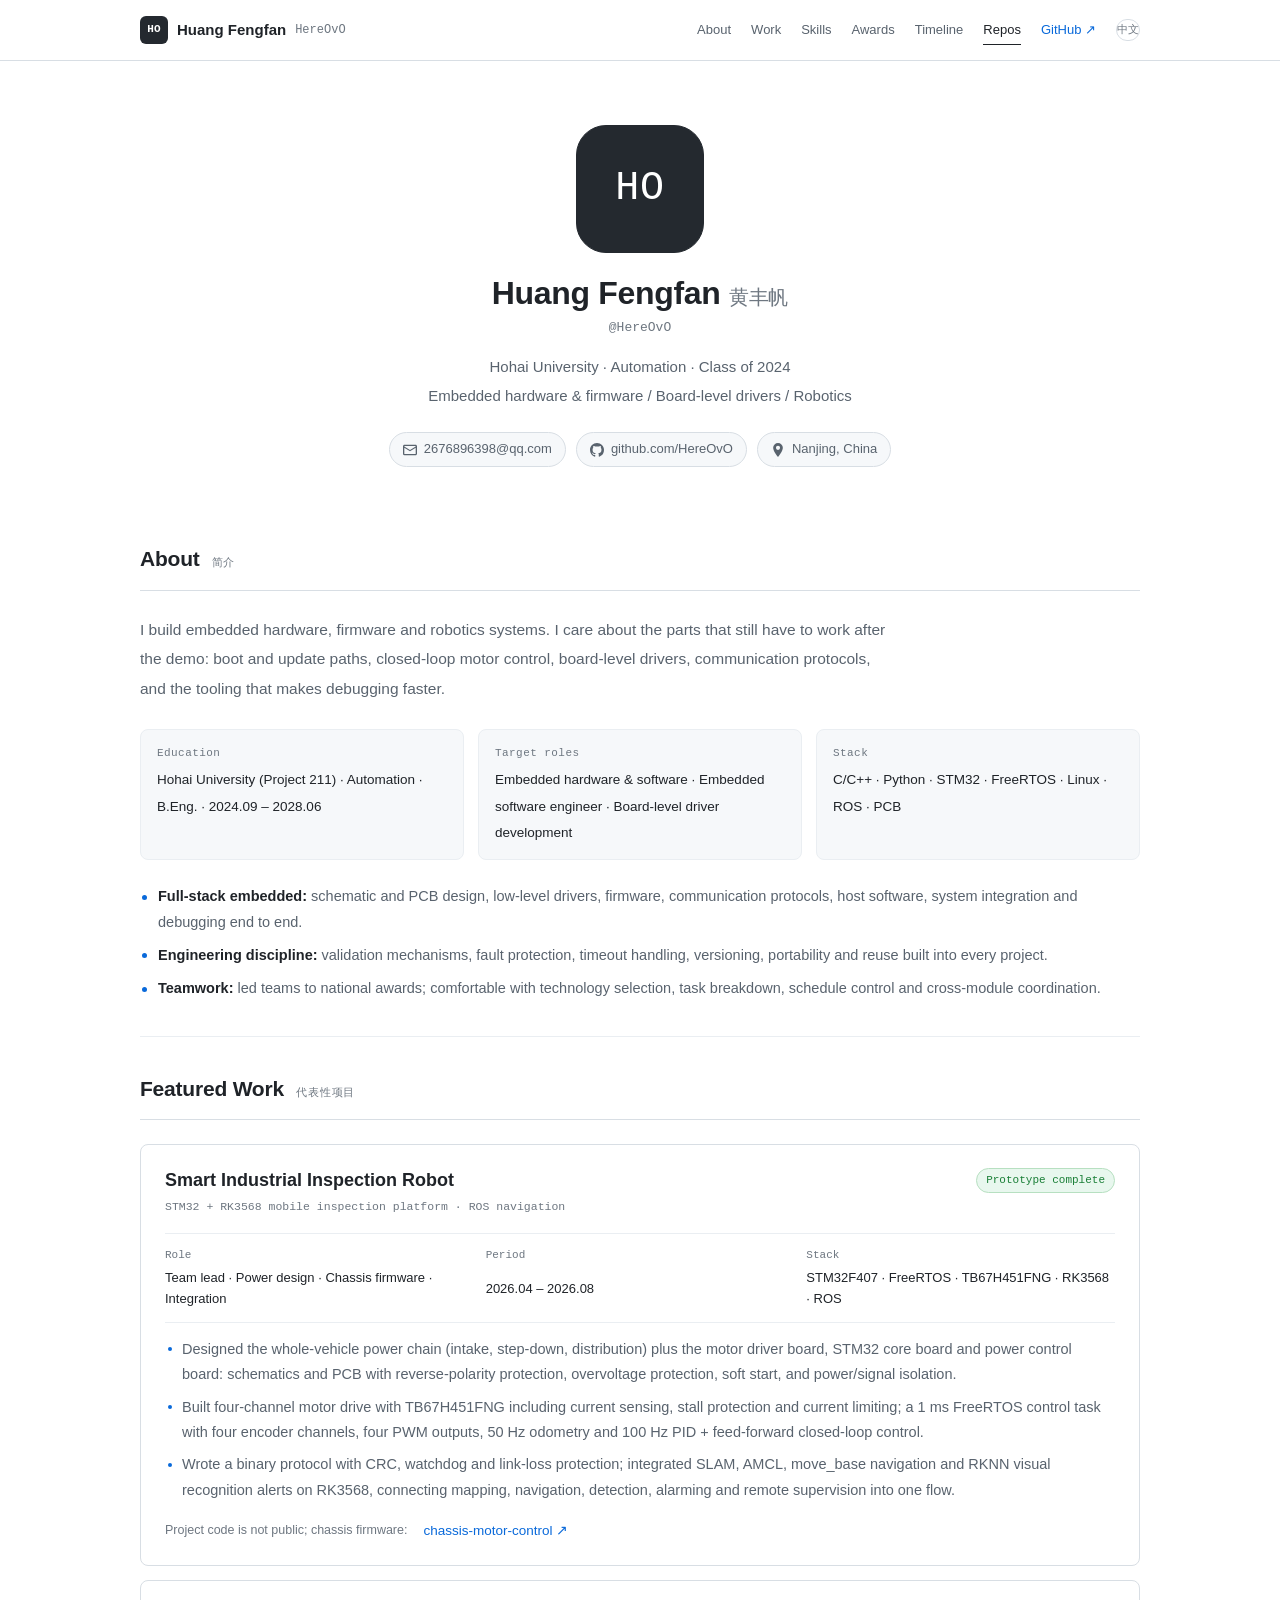
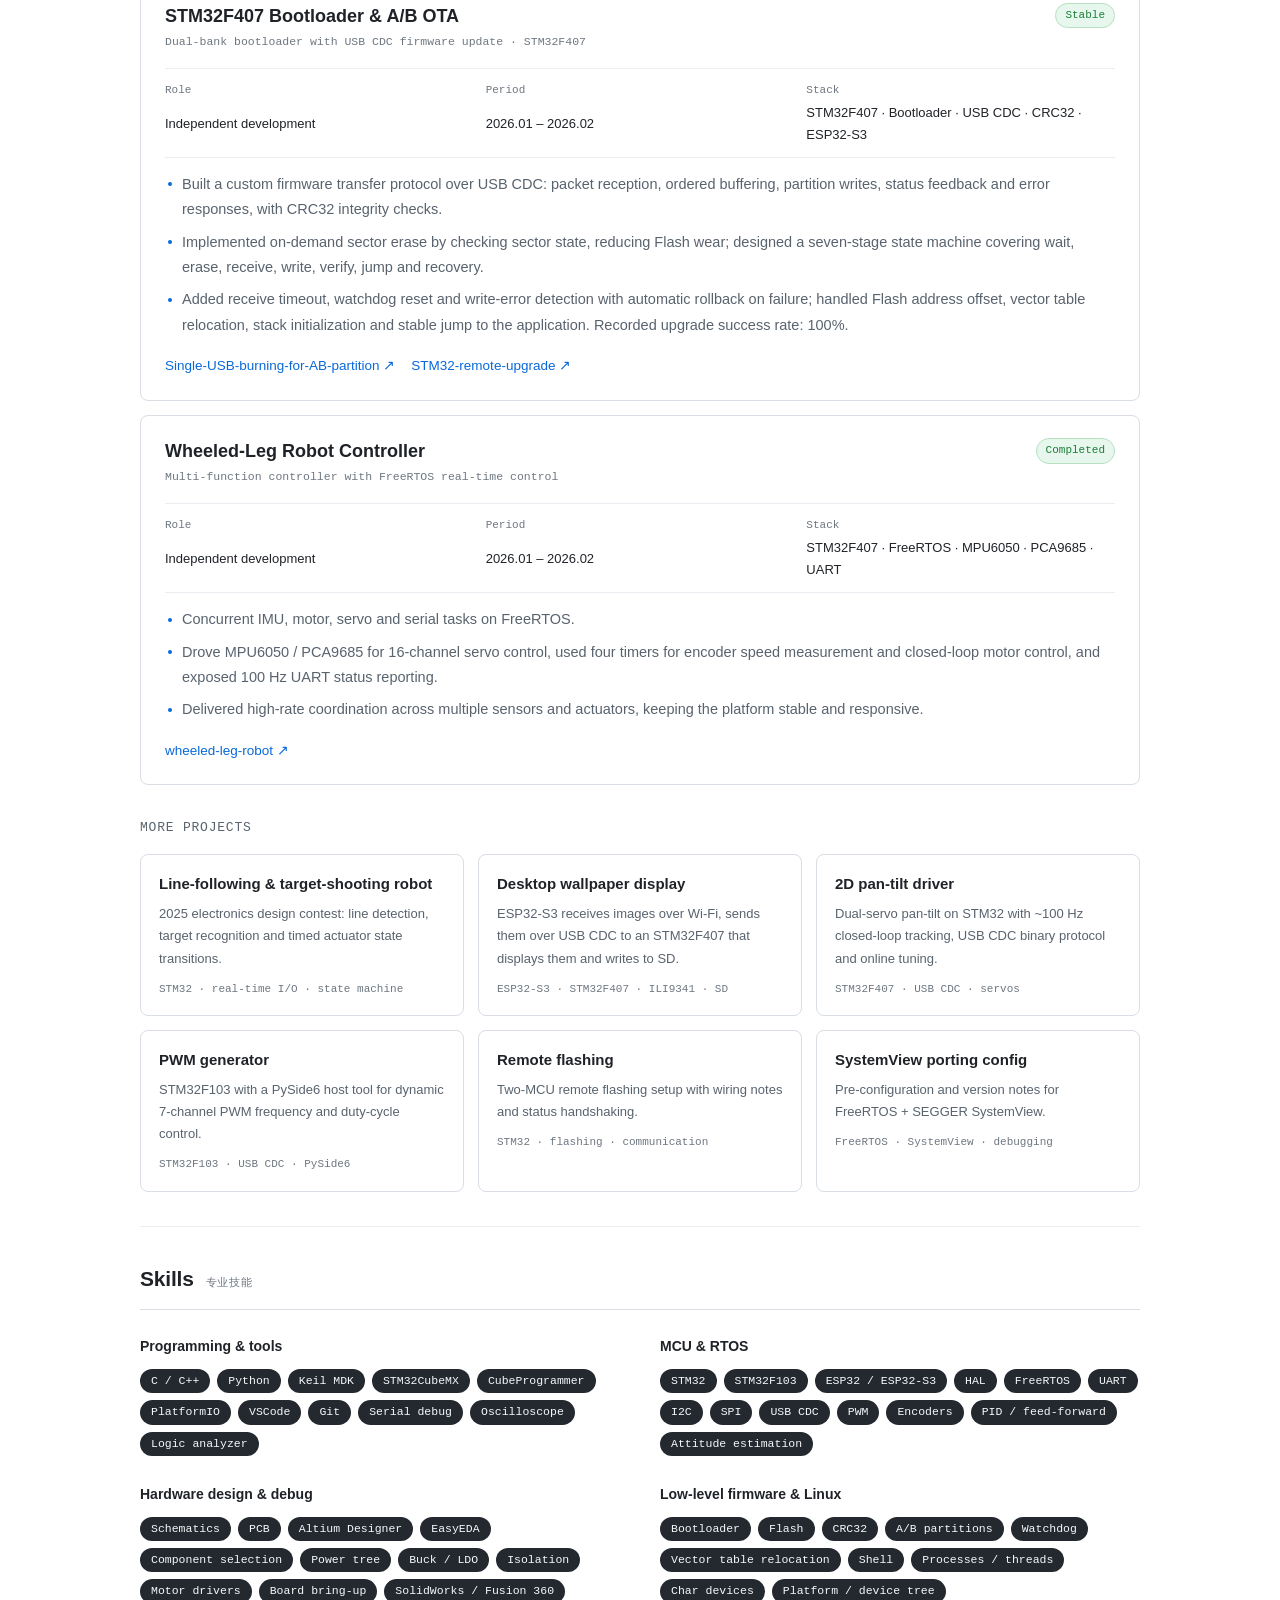
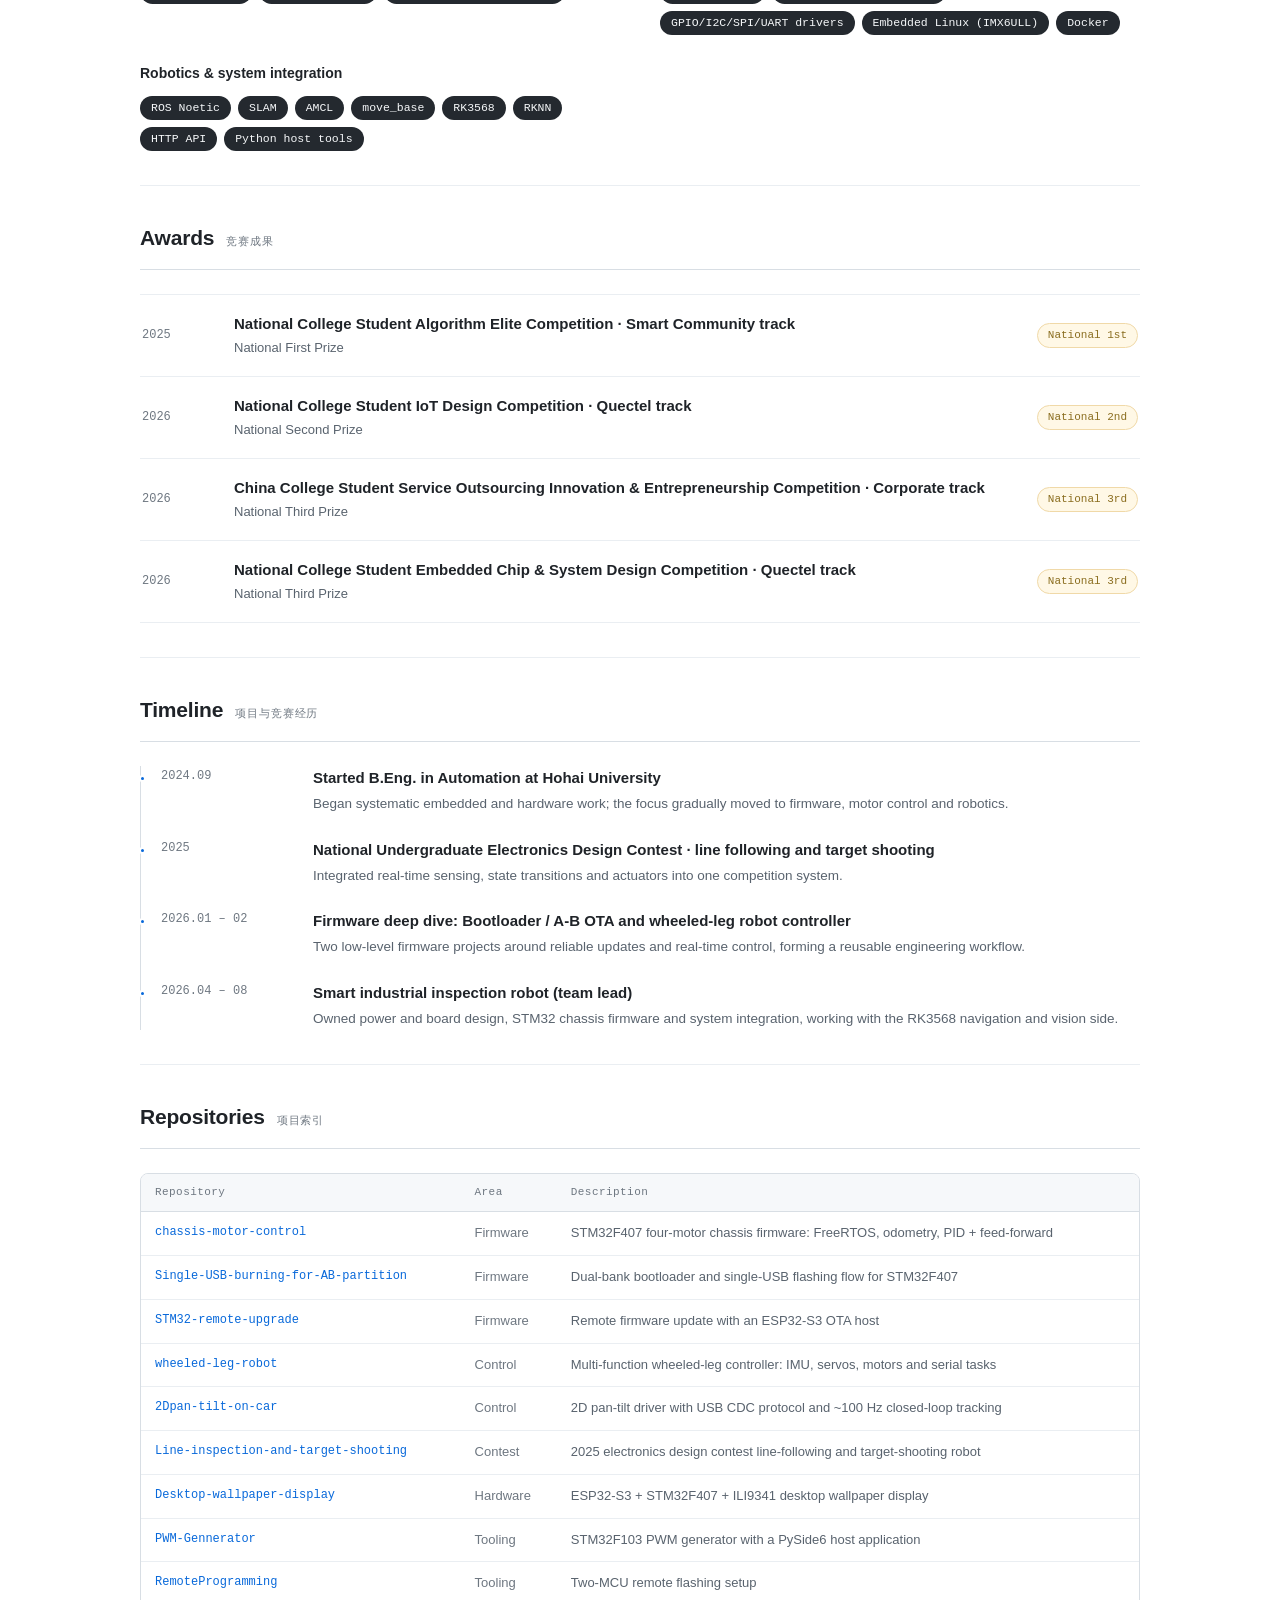
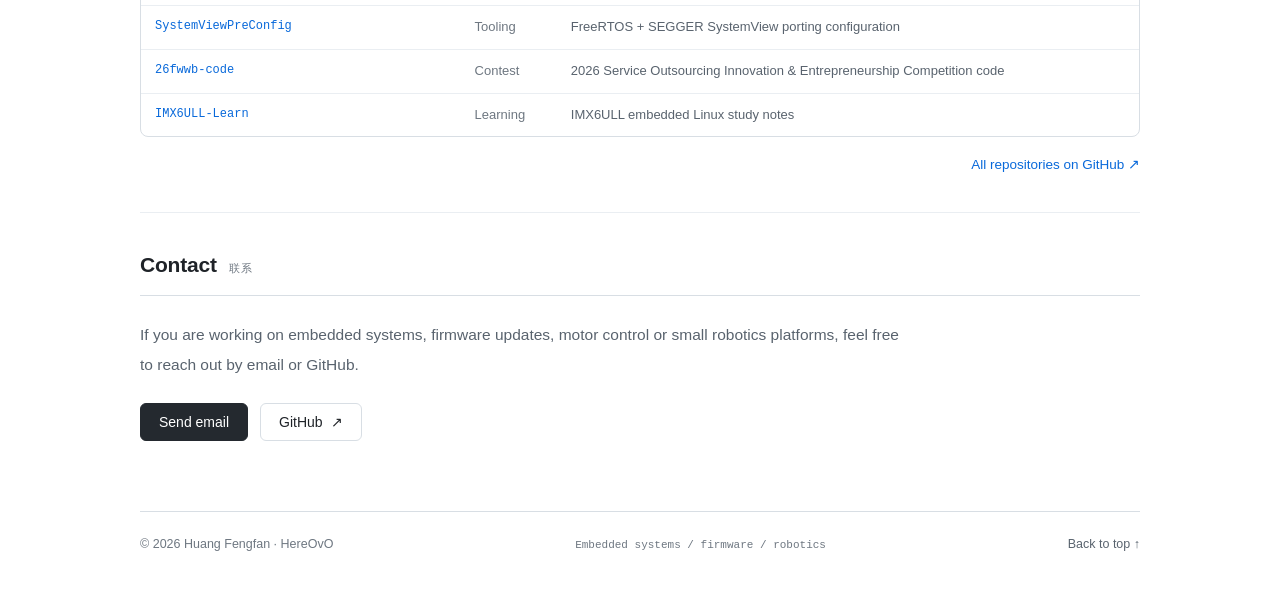
==== en/index.html @ 9272820e "Redesign site: light profile layout with resume content and English version - Switch visual design f" ====
<!doctype html>
<html lang="en">
  <head>
    <meta charset="UTF-8" />
    <meta name="viewport" content="width=device-width, initial-scale=1" />
    <title>Huang Fengfan / HereOvO — Embedded Systems & Robotics</title>
    <meta
      name="description"
      content="Huang Fengfan (HereOvO), undergraduate in Automation at Hohai University. Embedded hardware and firmware, robotics systems: STM32, FreeRTOS, bootloader and OTA, motor control, ROS and RK3568."
    />
    <meta name="theme-color" content="#ffffff" />
    <link rel="canonical" href="https://hereovo.github.io/en/" />
    <link rel="alternate" hreflang="zh-CN" href="https://hereovo.github.io/" />
    <link rel="alternate" hreflang="en" href="https://hereovo.github.io/en/" />
    <link rel="alternate" hreflang="x-default" href="https://hereovo.github.io/" />
    <link rel="icon" href="../assets/favicon.svg" type="image/svg+xml" />

    <meta property="og:type" content="profile" />
    <meta property="og:title" content="Huang Fengfan / HereOvO — Embedded Systems & Robotics" />
    <meta
      property="og:description"
      content="Hohai University Automation, class of 2024. Embedded hardware, firmware and robotics: inspection robot, STM32 bootloader with A/B OTA, wheeled-leg robot controller."
    />
    <meta property="og:url" content="https://hereovo.github.io/en/" />
    <meta property="og:image" content="https://hereovo.github.io/assets/og-cover.png" />
    <meta property="og:image:width" content="1200" />
    <meta property="og:image:height" content="630" />
    <meta property="og:locale" content="en_US" />
    <meta property="og:locale:alternate" content="zh_CN" />
    <meta name="twitter:card" content="summary_large_image" />
    <meta name="twitter:image" content="https://hereovo.github.io/assets/og-cover.png" />

    <link rel="stylesheet" href="../styles.css" />
    <script type="application/ld+json">
      {
        "@context": "https://schema.org",
        "@type": "Person",
        "name": "Huang Fengfan",
        "alternateName": "HereOvO",
        "url": "https://hereovo.github.io/en/",
        "email": "mailto:2676896398@qq.com",
        "jobTitle": "Embedded Systems Engineer",
        "alumniOf": {
          "@type": "CollegeOrUniversity",
          "name": "Hohai University"
        },
        "sameAs": ["https://github.com/HereOvO"],
        "knowsAbout": [
          "Embedded Systems",
          "STM32",
          "FreeRTOS",
          "Bootloader",
          "OTA",
          "Motor Control",
          "PCB Design",
          "ROS",
          "RK3568"
        ]
      }
    </script>
  </head>
  <body>
    <a class="skip-link" href="#main">Skip to content</a>

    <header class="topbar">
      <div class="topbar-inner">
        <a class="topbar-brand" href="#top">
          <span class="brand-mark">HO</span>
          <span class="brand-name">Huang Fengfan</span>
          <span class="brand-handle">HereOvO</span>
        </a>
        <nav class="topnav" aria-label="Main navigation">
          <a href="#about">About</a>
          <a href="#work">Work</a>
          <a href="#skills">Skills</a>
          <a href="#awards">Awards</a>
          <a href="#timeline">Timeline</a>
          <a href="#index">Repos</a>
          <a class="topnav-github" href="https://github.com/HereOvO" target="_blank" rel="noreferrer">GitHub<span aria-hidden="true"> ↗</span></a>
          <a class="topnav-lang" href="../" hreflang="zh-CN" lang="zh-CN">中文</a>
        </nav>
      </div>
    </header>

    <main id="main">
      <section class="profile" id="top">
        <div class="avatar avatar-mark" role="img" aria-label="Huang Fengfan monogram">HO</div>
        <h1>Huang Fengfan <span class="h1-en">黄丰帆</span></h1>
        <p class="handle">@HereOvO</p>
        <p class="tagline">
          Hohai University · Automation · Class of 2024<br />
          Embedded hardware &amp; firmware / Board-level drivers / Robotics
        </p>
        <div class="profile-links">
          <a class="pill" href="mailto:2676896398@qq.com">
            <svg viewBox="0 0 16 16" aria-hidden="true"><path d="M1.75 2h12.5c.97 0 1.75.78 1.75 1.75v8.5c0 .97-.78 1.75-1.75 1.75H1.75A1.75 1.75 0 0 1 0 12.25v-8.5C0 2.78.78 2 1.75 2Zm0 1.5a.25.25 0 0 0-.25.25v.28l6.5 3.9 6.5-3.9v-.28a.25.25 0 0 0-.25-.25ZM14.5 5.55 8 9.45l-6.5-3.9v6.7c0 .14.11.25.25.25h12.5a.25.25 0 0 0 .25-.25v-6.7Z"/></svg>
            2676896398@qq.com
          </a>
          <a class="pill" href="https://github.com/HereOvO" target="_blank" rel="noreferrer">
            <svg viewBox="0 0 16 16" aria-hidden="true"><path d="M8 0C3.58 0 0 3.58 0 8c0 3.54 2.29 6.53 5.47 7.59.4.07.55-.17.55-.38 0-.19-.01-.82-.01-1.49-2.01.37-2.53-.49-2.69-.94-.09-.23-.48-.94-.82-1.13-.28-.15-.68-.52-.01-.53.63-.01 1.08.58 1.23.82.72 1.21 1.87.87 2.33.66.07-.52.28-.87.51-1.07-1.78-.2-3.64-.89-3.64-3.95 0-.87.31-1.59.82-2.15-.08-.2-.36-1.02.08-2.12 0 0 .67-.21 2.2.82a7.4 7.4 0 0 1 2-.27c.68 0 1.36.09 2 .27 1.53-1.04 2.2-.82 2.2-.82.44 1.1.16 1.92.08 2.12.51.56.82 1.27.82 2.15 0 3.07-1.87 3.75-3.65 3.95.29.25.54.73.54 1.48 0 1.07-.01 1.93-.01 2.2 0 .21.15.46.55.38A8.01 8.01 0 0 0 16 8c0-4.42-3.58-8-8-8Z"/></svg>
            github.com/HereOvO
          </a>
          <span class="pill pill-static">
            <svg viewBox="0 0 16 16" aria-hidden="true"><path d="M8 0a5.53 5.53 0 0 0-5.53 5.53c0 3.9 4.86 9.68 5.06 9.93a.62.62 0 0 0 .94 0c.2-.25 5.06-6.03 5.06-9.93A5.53 5.53 0 0 0 8 0Zm0 7.9a2.37 2.37 0 1 1 0-4.74 2.37 2.37 0 0 1 0 4.74Z"/></svg>
            Nanjing, China
          </span>
        </div>
      </section>

      <section class="section" id="about">
        <div class="section-head">
          <h2>About</h2>
          <span class="section-en">简介</span>
        </div>
        <p class="lede">
          I build embedded hardware, firmware and robotics systems. I care about the parts that still have to work
          after the demo: boot and update paths, closed-loop motor control, board-level drivers, communication
          protocols, and the tooling that makes debugging faster.
        </p>
        <div class="facts">
          <div class="fact">
            <span class="fact-label">Education</span>
            <span class="fact-value">Hohai University (Project 211) · Automation · B.Eng. · 2024.09 – 2028.06</span>
          </div>
          <div class="fact">
            <span class="fact-label">Target roles</span>
            <span class="fact-value">Embedded hardware &amp; software · Embedded software engineer · Board-level driver development</span>
          </div>
          <div class="fact">
            <span class="fact-label">Stack</span>
            <span class="fact-value">C/C++ · Python · STM32 · FreeRTOS · Linux · ROS · PCB</span>
          </div>
        </div>
        <ul class="strengths">
          <li><strong>Full-stack embedded:</strong> schematic and PCB design, low-level drivers, firmware, communication protocols, host software, system integration and debugging end to end.</li>
          <li><strong>Engineering discipline:</strong> validation mechanisms, fault protection, timeout handling, versioning, portability and reuse built into every project.</li>
          <li><strong>Teamwork:</strong> led teams to national awards; comfortable with technology selection, task breakdown, schedule control and cross-module coordination.</li>
        </ul>
      </section>

      <section class="section" id="work">
        <div class="section-head">
          <h2>Featured Work</h2>
          <span class="section-en">代表性项目</span>
        </div>

        <article class="project">
          <div class="project-head">
            <h3>Smart Industrial Inspection Robot</h3>
            <span class="status status-done">Prototype complete</span>
          </div>
          <p class="project-en">STM32 + RK3568 mobile inspection platform · ROS navigation</p>
          <dl class="project-meta">
            <div><dt>Role</dt><dd>Team lead · Power design · Chassis firmware · Integration</dd></div>
            <div><dt>Period</dt><dd>2026.04 – 2026.08</dd></div>
            <div><dt>Stack</dt><dd>STM32F407 · FreeRTOS · TB67H451FNG · RK3568 · ROS</dd></div>
          </dl>
          <ul class="project-points">
            <li>Designed the whole-vehicle power chain (intake, step-down, distribution) plus the motor driver board, STM32 core board and power control board: schematics and PCB with reverse-polarity protection, overvoltage protection, soft start, and power/signal isolation.</li>
            <li>Built four-channel motor drive with TB67H451FNG including current sensing, stall protection and current limiting; a 1 ms FreeRTOS control task with four encoder channels, four PWM outputs, 50 Hz odometry and 100 Hz PID + feed-forward closed-loop control.</li>
            <li>Wrote a binary protocol with CRC, watchdog and link-loss protection; integrated SLAM, AMCL, move_base navigation and RKNN visual recognition alerts on RK3568, connecting mapping, navigation, detection, alarming and remote supervision into one flow.</li>
          </ul>
          <p class="project-links">
            <span class="note">Project code is not public; chassis firmware:</span>
            <a href="https://github.com/HereOvO/chassis-motor-control" target="_blank" rel="noreferrer">chassis-motor-control<span aria-hidden="true"> ↗</span></a>
          </p>
        </article>

        <article class="project">
          <div class="project-head">
            <h3>STM32F407 Bootloader &amp; A/B OTA</h3>
            <span class="status status-done">Stable</span>
          </div>
          <p class="project-en">Dual-bank bootloader with USB CDC firmware update · STM32F407</p>
          <dl class="project-meta">
            <div><dt>Role</dt><dd>Independent development</dd></div>
            <div><dt>Period</dt><dd>2026.01 – 2026.02</dd></div>
            <div><dt>Stack</dt><dd>STM32F407 · Bootloader · USB CDC · CRC32 · ESP32-S3</dd></div>
          </dl>
          <ul class="project-points">
            <li>Built a custom firmware transfer protocol over USB CDC: packet reception, ordered buffering, partition writes, status feedback and error responses, with CRC32 integrity checks.</li>
            <li>Implemented on-demand sector erase by checking sector state, reducing Flash wear; designed a seven-stage state machine covering wait, erase, receive, write, verify, jump and recovery.</li>
            <li>Added receive timeout, watchdog reset and write-error detection with automatic rollback on failure; handled Flash address offset, vector table relocation, stack initialization and stable jump to the application. Recorded upgrade success rate: 100%.</li>
          </ul>
          <p class="project-links">
            <a href="https://github.com/HereOvO/Single-USB-burning-for-AB-partition" target="_blank" rel="noreferrer">Single-USB-burning-for-AB-partition<span aria-hidden="true"> ↗</span></a>
            <a href="https://github.com/HereOvO/STM32-remote-upgrade" target="_blank" rel="noreferrer">STM32-remote-upgrade<span aria-hidden="true"> ↗</span></a>
          </p>
        </article>

        <article class="project">
          <div class="project-head">
            <h3>Wheeled-Leg Robot Controller</h3>
            <span class="status status-done">Completed</span>
          </div>
          <p class="project-en">Multi-function controller with FreeRTOS real-time control</p>
          <dl class="project-meta">
            <div><dt>Role</dt><dd>Independent development</dd></div>
            <div><dt>Period</dt><dd>2026.01 – 2026.02</dd></div>
            <div><dt>Stack</dt><dd>STM32F407 · FreeRTOS · MPU6050 · PCA9685 · UART</dd></div>
          </dl>
          <ul class="project-points">
            <li>Concurrent IMU, motor, servo and serial tasks on FreeRTOS.</li>
            <li>Drove MPU6050 / PCA9685 for 16-channel servo control, used four timers for encoder speed measurement and closed-loop motor control, and exposed 100 Hz UART status reporting.</li>
            <li>Delivered high-rate coordination across multiple sensors and actuators, keeping the platform stable and responsive.</li>
          </ul>
          <p class="project-links">
            <a href="https://github.com/HereOvO/wheeled-leg-robot" target="_blank" rel="noreferrer">wheeled-leg-robot<span aria-hidden="true"> ↗</span></a>
          </p>
        </article>

        <div class="section-subhead">
          <h3>More projects</h3>
        </div>
        <div class="card-grid">
          <a class="mini-card" href="https://github.com/HereOvO/Line-inspection-and-target-shooting" target="_blank" rel="noreferrer">
            <h4>Line-following &amp; target-shooting robot</h4>
            <p>2025 electronics design contest: line detection, target recognition and timed actuator state transitions.</p>
            <span class="mini-tags">STM32 · real-time I/O · state machine</span>
          </a>
          <a class="mini-card" href="https://github.com/HereOvO/Desktop-wallpaper-display" target="_blank" rel="noreferrer">
            <h4>Desktop wallpaper display</h4>
            <p>ESP32-S3 receives images over Wi-Fi, sends them over USB CDC to an STM32F407 that displays them and writes to SD.</p>
            <span class="mini-tags">ESP32-S3 · STM32F407 · ILI9341 · SD</span>
          </a>
          <a class="mini-card" href="https://github.com/HereOvO/2Dpan-tilt-on-car" target="_blank" rel="noreferrer">
            <h4>2D pan-tilt driver</h4>
            <p>Dual-servo pan-tilt on STM32 with ~100 Hz closed-loop tracking, USB CDC binary protocol and online tuning.</p>
            <span class="mini-tags">STM32F407 · USB CDC · servos</span>
          </a>
          <a class="mini-card" href="https://github.com/HereOvO/PWM-Gennerator" target="_blank" rel="noreferrer">
            <h4>PWM generator</h4>
            <p>STM32F103 with a PySide6 host tool for dynamic 7-channel PWM frequency and duty-cycle control.</p>
            <span class="mini-tags">STM32F103 · USB CDC · PySide6</span>
          </a>
          <a class="mini-card" href="https://github.com/HereOvO/RemoteProgramming" target="_blank" rel="noreferrer">
            <h4>Remote flashing</h4>
            <p>Two-MCU remote flashing setup with wiring notes and status handshaking.</p>
            <span class="mini-tags">STM32 · flashing · communication</span>
          </a>
          <a class="mini-card" href="https://github.com/HereOvO/SystemViewPreConfig" target="_blank" rel="noreferrer">
            <h4>SystemView porting config</h4>
            <p>Pre-configuration and version notes for FreeRTOS + SEGGER SystemView.</p>
            <span class="mini-tags">FreeRTOS · SystemView · debugging</span>
          </a>
        </div>
      </section>

      <section class="section" id="skills">
        <div class="section-head">
          <h2>Skills</h2>
          <span class="section-en">专业技能</span>
        </div>
        <div class="skill-grid">
          <div class="skill-group">
            <h3>Programming &amp; tools</h3>
            <div class="chips chips-dark">
              <span class="tag">C / C++</span>
              <span class="tag">Python</span>
              <span class="tag">Keil MDK</span>
              <span class="tag">STM32CubeMX</span>
              <span class="tag">CubeProgrammer</span>
              <span class="tag">PlatformIO</span>
              <span class="tag">VSCode</span>
              <span class="tag">Git</span>
              <span class="tag">Serial debug</span>
              <span class="tag">Oscilloscope</span>
              <span class="tag">Logic analyzer</span>
            </div>
          </div>
          <div class="skill-group">
            <h3>MCU &amp; RTOS</h3>
            <div class="chips chips-dark">
              <span class="tag">STM32</span>
              <span class="tag">STM32F103</span>
              <span class="tag">ESP32 / ESP32-S3</span>
              <span class="tag">HAL</span>
              <span class="tag">FreeRTOS</span>
              <span class="tag">UART</span>
              <span class="tag">I2C</span>
              <span class="tag">SPI</span>
              <span class="tag">USB CDC</span>
              <span class="tag">PWM</span>
              <span class="tag">Encoders</span>
              <span class="tag">PID / feed-forward</span>
              <span class="tag">Attitude estimation</span>
            </div>
          </div>
          <div class="skill-group">
            <h3>Hardware design &amp; debug</h3>
            <div class="chips chips-dark">
              <span class="tag">Schematics</span>
              <span class="tag">PCB</span>
              <span class="tag">Altium Designer</span>
              <span class="tag">EasyEDA</span>
              <span class="tag">Component selection</span>
              <span class="tag">Power tree</span>
              <span class="tag">Buck / LDO</span>
              <span class="tag">Isolation</span>
              <span class="tag">Motor drivers</span>
              <span class="tag">Board bring-up</span>
              <span class="tag">SolidWorks / Fusion 360</span>
            </div>
          </div>
          <div class="skill-group">
            <h3>Low-level firmware &amp; Linux</h3>
            <div class="chips chips-dark">
              <span class="tag">Bootloader</span>
              <span class="tag">Flash</span>
              <span class="tag">CRC32</span>
              <span class="tag">A/B partitions</span>
              <span class="tag">Watchdog</span>
              <span class="tag">Vector table relocation</span>
              <span class="tag">Shell</span>
              <span class="tag">Processes / threads</span>
              <span class="tag">Char devices</span>
              <span class="tag">Platform / device tree</span>
              <span class="tag">GPIO/I2C/SPI/UART drivers</span>
              <span class="tag">Embedded Linux (IMX6ULL)</span>
              <span class="tag">Docker</span>
            </div>
          </div>
          <div class="skill-group">
            <h3>Robotics &amp; system integration</h3>
            <div class="chips chips-dark">
              <span class="tag">ROS Noetic</span>
              <span class="tag">SLAM</span>
              <span class="tag">AMCL</span>
              <span class="tag">move_base</span>
              <span class="tag">RK3568</span>
              <span class="tag">RKNN</span>
              <span class="tag">HTTP API</span>
              <span class="tag">Python host tools</span>
            </div>
          </div>
        </div>
      </section>

      <section class="section" id="awards">
        <div class="section-head">
          <h2>Awards</h2>
          <span class="section-en">竞赛成果</span>
        </div>
        <ul class="award-list">
          <li class="award">
            <span class="award-year">2025</span>
            <div class="award-body">
              <h3>National College Student Algorithm Elite Competition · Smart Community track</h3>
              <p>National First Prize</p>
            </div>
            <span class="award-level">National 1st</span>
          </li>
          <li class="award">
            <span class="award-year">2026</span>
            <div class="award-body">
              <h3>National College Student IoT Design Competition · Quectel track</h3>
              <p>National Second Prize</p>
            </div>
            <span class="award-level">National 2nd</span>
          </li>
          <li class="award">
            <span class="award-year">2026</span>
            <div class="award-body">
              <h3>China College Student Service Outsourcing Innovation &amp; Entrepreneurship Competition · Corporate track</h3>
              <p>National Third Prize</p>
            </div>
            <span class="award-level">National 3rd</span>
          </li>
          <li class="award">
            <span class="award-year">2026</span>
            <div class="award-body">
              <h3>National College Student Embedded Chip &amp; System Design Competition · Quectel track</h3>
              <p>National Third Prize</p>
            </div>
            <span class="award-level">National 3rd</span>
          </li>
        </ul>
      </section>

      <section class="section" id="timeline">
        <div class="section-head">
          <h2>Timeline</h2>
          <span class="section-en">项目与竞赛经历</span>
        </div>
        <ol class="timeline">
          <li>
            <span class="timeline-date">2024.09</span>
            <div class="timeline-body">
              <h3>Started B.Eng. in Automation at Hohai University</h3>
              <p>Began systematic embedded and hardware work; the focus gradually moved to firmware, motor control and robotics.</p>
            </div>
          </li>
          <li>
            <span class="timeline-date">2025</span>
            <div class="timeline-body">
              <h3>National Undergraduate Electronics Design Contest · line following and target shooting</h3>
              <p>Integrated real-time sensing, state transitions and actuators into one competition system.</p>
            </div>
          </li>
          <li>
            <span class="timeline-date">2026.01 – 02</span>
            <div class="timeline-body">
              <h3>Firmware deep dive: Bootloader / A-B OTA and wheeled-leg robot controller</h3>
              <p>Two low-level firmware projects around reliable updates and real-time control, forming a reusable engineering workflow.</p>
            </div>
          </li>
          <li>
            <span class="timeline-date">2026.04 – 08</span>
            <div class="timeline-body">
              <h3>Smart industrial inspection robot (team lead)</h3>
              <p>Owned power and board design, STM32 chassis firmware and system integration, working with the RK3568 navigation and vision side.</p>
            </div>
          </li>
        </ol>
      </section>

      <section class="section" id="index">
        <div class="section-head">
          <h2>Repositories</h2>
          <span class="section-en">项目索引</span>
        </div>
        <div class="table-wrap">
          <table class="repo-table">
            <thead>
              <tr>
                <th scope="col">Repository</th>
                <th scope="col">Area</th>
                <th scope="col">Description</th>
              </tr>
            </thead>
            <tbody>
              <tr>
                <td><a href="https://github.com/HereOvO/chassis-motor-control" target="_blank" rel="noreferrer">chassis-motor-control</a></td>
                <td>Firmware</td>
                <td>STM32F407 four-motor chassis firmware: FreeRTOS, odometry, PID + feed-forward</td>
              </tr>
              <tr>
                <td><a href="https://github.com/HereOvO/Single-USB-burning-for-AB-partition" target="_blank" rel="noreferrer">Single-USB-burning-for-AB-partition</a></td>
                <td>Firmware</td>
                <td>Dual-bank bootloader and single-USB flashing flow for STM32F407</td>
              </tr>
              <tr>
                <td><a href="https://github.com/HereOvO/STM32-remote-upgrade" target="_blank" rel="noreferrer">STM32-remote-upgrade</a></td>
                <td>Firmware</td>
                <td>Remote firmware update with an ESP32-S3 OTA host</td>
              </tr>
              <tr>
                <td><a href="https://github.com/HereOvO/wheeled-leg-robot" target="_blank" rel="noreferrer">wheeled-leg-robot</a></td>
                <td>Control</td>
                <td>Multi-function wheeled-leg controller: IMU, servos, motors and serial tasks</td>
              </tr>
              <tr>
                <td><a href="https://github.com/HereOvO/2Dpan-tilt-on-car" target="_blank" rel="noreferrer">2Dpan-tilt-on-car</a></td>
                <td>Control</td>
                <td>2D pan-tilt driver with USB CDC protocol and ~100 Hz closed-loop tracking</td>
              </tr>
              <tr>
                <td><a href="https://github.com/HereOvO/Line-inspection-and-target-shooting" target="_blank" rel="noreferrer">Line-inspection-and-target-shooting</a></td>
                <td>Contest</td>
                <td>2025 electronics design contest line-following and target-shooting robot</td>
              </tr>
              <tr>
                <td><a href="https://github.com/HereOvO/Desktop-wallpaper-display" target="_blank" rel="noreferrer">Desktop-wallpaper-display</a></td>
                <td>Hardware</td>
                <td>ESP32-S3 + STM32F407 + ILI9341 desktop wallpaper display</td>
              </tr>
              <tr>
                <td><a href="https://github.com/HereOvO/PWM-Gennerator" target="_blank" rel="noreferrer">PWM-Gennerator</a></td>
                <td>Tooling</td>
                <td>STM32F103 PWM generator with a PySide6 host application</td>
              </tr>
              <tr>
                <td><a href="https://github.com/HereOvO/RemoteProgramming" target="_blank" rel="noreferrer">RemoteProgramming</a></td>
                <td>Tooling</td>
                <td>Two-MCU remote flashing setup</td>
              </tr>
              <tr>
                <td><a href="https://github.com/HereOvO/SystemViewPreConfig" target="_blank" rel="noreferrer">SystemViewPreConfig</a></td>
                <td>Tooling</td>
                <td>FreeRTOS + SEGGER SystemView porting configuration</td>
              </tr>
              <tr>
                <td><a href="https://github.com/HereOvO/26fwwb-code" target="_blank" rel="noreferrer">26fwwb-code</a></td>
                <td>Contest</td>
                <td>2026 Service Outsourcing Innovation &amp; Entrepreneurship Competition code</td>
              </tr>
              <tr>
                <td><a href="https://github.com/HereOvO/IMX6ULL-Learn" target="_blank" rel="noreferrer">IMX6ULL-Learn</a></td>
                <td>Learning</td>
                <td>IMX6ULL embedded Linux study notes</td>
              </tr>
            </tbody>
          </table>
        </div>
        <p class="section-tail">
          <a class="text-link" href="https://github.com/HereOvO?tab=repositories" target="_blank" rel="noreferrer">All repositories on GitHub<span aria-hidden="true"> ↗</span></a>
        </p>
      </section>

      <section class="section" id="contact">
        <div class="section-head">
          <h2>Contact</h2>
          <span class="section-en">联系</span>
        </div>
        <p class="lede">
          If you are working on embedded systems, firmware updates, motor control or small robotics platforms, feel
          free to reach out by email or GitHub.
        </p>
        <div class="contact-row">
          <a class="button" href="mailto:2676896398@qq.com">Send email</a>
          <a class="button button-ghost" href="https://github.com/HereOvO" target="_blank" rel="noreferrer">GitHub<span aria-hidden="true"> ↗</span></a>
        </div>
      </section>
    </main>

    <footer class="footer">
      <span>© <span id="year">2026</span> Huang Fengfan · HereOvO</span>
      <span class="footer-note">Embedded systems / firmware / robotics</span>
      <a href="#top">Back to top ↑</a>
    </footer>

    <script src="../app.js"></script>
  </body>
</html>
---- styles.css ----
:root {
  --bg: #ffffff;
  --bg-subtle: #f6f8fa;
  --bg-inset: #eef1f4;
  --border: #d8dee4;
  --border-light: #eaeef2;
  --text: #1f2328;
  --muted: #59636e;
  --subtle: #6e7781;
  --accent: #0969da;
  --accent-hover: #0550ae;
  --accent-soft: #ddf4ff;
  --tag-bg: #24292f;
  --tag-text: #f6f8fa;
  --radius: 8px;
  --font: -apple-system, BlinkMacSystemFont, "Segoe UI", "PingFang SC", "Hiragino Sans GB",
    "Microsoft YaHei", "Noto Sans SC", sans-serif;
  --mono: ui-monospace, SFMono-Regular, "SF Mono", Menlo, Consolas, "Liberation Mono", monospace;
  --max: 1000px;
}

*,
*::before,
*::after {
  box-sizing: border-box;
}

html {
  scroll-behavior: smooth;
  scroll-padding-top: 76px;
}

body {
  margin: 0;
  background: var(--bg);
  color: var(--text);
  font-family: var(--font);
  font-size: 15px;
  line-height: 1.75;
  -webkit-font-smoothing: antialiased;
}

h1,
h2,
h3,
h4,
p,
ul,
ol,
dl,
dd {
  margin: 0;
}

ul,
ol {
  padding: 0;
  list-style: none;
}

a {
  color: var(--accent);
  text-decoration: none;
}

a:hover {
  color: var(--accent-hover);
  text-decoration: underline;
}

img {
  max-width: 100%;
  height: auto;
}

:focus-visible {
  outline: 2px solid var(--accent);
  outline-offset: 2px;
}

.skip-link {
  position: absolute;
  left: -9999px;
  top: 0;
  z-index: 100;
  padding: 8px 14px;
  background: var(--tag-bg);
  color: #fff;
}

.skip-link:focus {
  left: 12px;
  top: 12px;
}

/* ---------- 顶栏 ---------- */
.topbar {
  position: sticky;
  top: 0;
  z-index: 50;
  border-bottom: 1px solid var(--border);
  background: rgba(255, 255, 255, 0.92);
  backdrop-filter: saturate(180%) blur(12px);
}

.topbar-inner {
  display: flex;
  align-items: center;
  justify-content: space-between;
  gap: 24px;
  width: min(100% - 40px, var(--max));
  min-height: 60px;
  margin-inline: auto;
}

.topbar-brand {
  display: inline-flex;
  align-items: center;
  gap: 9px;
  color: var(--text);
  font-size: 15px;
  font-weight: 600;
}

.topbar-brand:hover {
  color: var(--text);
  text-decoration: none;
}

.brand-mark {
  display: inline-grid;
  place-items: center;
  width: 28px;
  height: 28px;
  border-radius: 6px;
  background: var(--tag-bg);
  color: #fff;
  font-family: var(--mono);
  font-size: 11px;
  letter-spacing: 0.02em;
}

.brand-handle {
  color: var(--subtle);
  font-family: var(--mono);
  font-size: 12px;
  font-weight: 400;
}

.topnav {
  display: flex;
  align-items: center;
  gap: 20px;
  font-size: 13px;
}

.topnav a {
  color: var(--muted);
  padding: 4px 0;
}

.topnav a:hover,
.topnav a.is-active {
  color: var(--text);
  text-decoration: none;
  box-shadow: inset 0 -1px 0 var(--text);
}

.topnav-github {
  color: var(--accent) !important;
}

.topnav-lang {
  display: inline-flex;
  align-items: center;
  justify-content: center;
  min-height: 22px;
  padding: 0 9px;
  border: 1px solid var(--border);
  border-radius: 999px;
  color: var(--subtle) !important;
  font-family: var(--mono);
  font-size: 11px;
  line-height: 1;
}

.topnav-lang:hover {
  border-color: var(--accent);
  color: var(--accent) !important;
  text-decoration: none;
}

/* ---------- 个人资料 ---------- */
.profile {
  width: min(100% - 40px, var(--max));
  margin-inline: auto;
  padding: 64px 0 40px;
  text-align: center;
}

.avatar {
  width: 128px;
  height: 128px;
  margin: 0 auto 20px;
  border: 1px solid var(--border);
  border-radius: 50%;
  background: var(--bg-subtle);
}

.avatar-mark {
  display: grid;
  place-items: center;
  border-radius: 30px;
  border-color: var(--tag-bg);
  background: var(--tag-bg);
  color: #fff;
  font-family: var(--mono);
  font-size: 40px;
  letter-spacing: 0.02em;
}

.profile h1 {
  font-size: 32px;
  font-weight: 700;
  line-height: 1.3;
  letter-spacing: -0.01em;
}

.h1-en {
  color: var(--subtle);
  font-size: 20px;
  font-weight: 400;
}

.handle {
  margin-top: 2px;
  color: var(--subtle);
  font-family: var(--mono);
  font-size: 13px;
}

.tagline {
  margin-top: 14px;
  color: var(--muted);
  font-size: 15px;
  line-height: 1.9;
}

.profile-links {
  display: flex;
  flex-wrap: wrap;
  justify-content: center;
  gap: 10px;
  margin-top: 22px;
}

.pill {
  display: inline-flex;
  align-items: center;
  gap: 7px;
  padding: 5px 13px;
  border: 1px solid var(--border);
  border-radius: 999px;
  background: var(--bg-subtle);
  color: var(--muted);
  font-size: 13px;
}

.pill:hover {
  border-color: var(--accent);
  background: var(--accent-soft);
  color: var(--accent-hover);
  text-decoration: none;
}

.pill svg {
  width: 14px;
  height: 14px;
  fill: currentColor;
  flex: none;
}

.pill-static {
  cursor: default;
}

/* ---------- 通用 section ---------- */
.section {
  width: min(100% - 40px, var(--max));
  margin-inline: auto;
  padding: 34px 0;
}

.section + .section {
  border-top: 1px solid var(--border-light);
}

.section-head {
  display: flex;
  align-items: baseline;
  gap: 12px;
  padding-bottom: 12px;
  margin-bottom: 24px;
  border-bottom: 1px solid var(--border);
}

.section-head h2 {
  font-size: 21px;
  font-weight: 600;
  letter-spacing: -0.01em;
}

.section-en {
  color: var(--subtle);
  font-family: var(--mono);
  font-size: 11px;
  letter-spacing: 0.08em;
  text-transform: uppercase;
}

.lede {
  max-width: 760px;
  color: var(--muted);
  font-size: 15.5px;
  line-height: 1.9;
}

/* ---------- 简介 ---------- */
.facts {
  display: grid;
  grid-template-columns: repeat(3, minmax(0, 1fr));
  gap: 14px;
  margin-top: 26px;
}

.fact {
  padding: 14px 16px;
  border: 1px solid var(--border-light);
  border-radius: var(--radius);
  background: var(--bg-subtle);
}

.fact-label {
  display: block;
  margin-bottom: 3px;
  color: var(--subtle);
  font-family: var(--mono);
  font-size: 11px;
  letter-spacing: 0.04em;
}

.fact-value {
  font-size: 13.5px;
  line-height: 1.7;
}

.strengths {
  display: grid;
  gap: 8px;
  margin-top: 24px;
  padding-left: 0;
}

.strengths li {
  position: relative;
  padding-left: 18px;
  color: var(--muted);
  font-size: 14.5px;
}

.strengths li::before {
  content: "";
  position: absolute;
  left: 2px;
  top: 0.72em;
  width: 5px;
  height: 5px;
  border-radius: 50%;
  background: var(--accent);
}

.strengths strong {
  color: var(--text);
  font-weight: 600;
}

/* ---------- 项目 ---------- */
.project {
  padding: 22px 24px;
  border: 1px solid var(--border);
  border-radius: var(--radius);
  background: var(--bg);
  transition: border-color 0.15s ease, box-shadow 0.15s ease;
}

.project + .project {
  margin-top: 14px;
}

.project:hover {
  border-color: var(--border);
  box-shadow: 0 1px 3px rgba(31, 35, 40, 0.08);
}

.project-head {
  display: flex;
  align-items: center;
  justify-content: space-between;
  gap: 16px;
}

.project h3 {
  font-size: 18px;
  font-weight: 600;
  line-height: 1.45;
}

.project-en {
  margin-top: 3px;
  color: var(--subtle);
  font-family: var(--mono);
  font-size: 11.5px;
}

.status {
  flex: none;
  padding: 2px 9px;
  border: 1px solid var(--border);
  border-radius: 999px;
  color: var(--muted);
  font-family: var(--mono);
  font-size: 11px;
  white-space: nowrap;
}

.status-done {
  border-color: #b7e0c1;
  background: #e8f7ee;
  color: #1a7f37;
}

.project-meta {
  display: grid;
  grid-template-columns: repeat(3, minmax(0, 1fr));
  gap: 12px;
  margin-top: 16px;
  padding: 12px 0;
  border-top: 1px solid var(--border-light);
  border-bottom: 1px solid var(--border-light);
}

.project-meta div {
  display: grid;
  gap: 2px;
  min-width: 0;
}

.project-meta dt {
  color: var(--subtle);
  font-family: var(--mono);
  font-size: 11px;
}

.project-meta dd {
  font-size: 13px;
  line-height: 1.65;
}

.project-points {
  display: grid;
  gap: 7px;
  margin-top: 14px;
}

.project-points li {
  position: relative;
  padding-left: 17px;
  color: var(--muted);
  font-size: 14.5px;
}

.project-points li::before {
  content: "";
  position: absolute;
  left: 3px;
  top: 0.72em;
  width: 4px;
  height: 4px;
  border-radius: 50%;
  background: var(--border);
  background: var(--accent);
}

.project-links {
  display: flex;
  flex-wrap: wrap;
  align-items: center;
  gap: 8px 16px;
  margin-top: 16px;
  font-size: 13.5px;
}

.project-links .note {
  color: var(--subtle);
  font-size: 12.5px;
}

.section-subhead {
  margin: 32px 0 14px;
}

.section-subhead h3 {
  color: var(--muted);
  font-size: 13px;
  font-family: var(--mono);
  font-weight: 500;
  letter-spacing: 0.06em;
  text-transform: uppercase;
}

.card-grid {
  display: grid;
  grid-template-columns: repeat(3, minmax(0, 1fr));
  gap: 14px;
}

.mini-card {
  display: block;
  padding: 16px 18px;
  border: 1px solid var(--border);
  border-radius: var(--radius);
  color: var(--text);
  background: var(--bg);
  transition: border-color 0.15s ease, background 0.15s ease;
}

.mini-card:hover {
  border-color: var(--accent);
  background: var(--bg-subtle);
  text-decoration: none;
}

.mini-card h4 {
  font-size: 15px;
  font-weight: 600;
}

.mini-card p {
  margin-top: 6px;
  color: var(--muted);
  font-size: 13px;
  line-height: 1.7;
}

.mini-tags {
  display: block;
  margin-top: 10px;
  color: var(--subtle);
  font-family: var(--mono);
  font-size: 11px;
}

/* ---------- 技能 ---------- */
.skill-grid {
  display: grid;
  grid-template-columns: repeat(2, minmax(0, 1fr));
  gap: 26px 40px;
}

.skill-group h3 {
  margin-bottom: 10px;
  color: var(--text);
  font-size: 14px;
  font-weight: 600;
}

.chips {
  display: flex;
  flex-wrap: wrap;
  gap: 7px;
}

.tag {
  display: inline-block;
  padding: 3px 11px;
  border-radius: 999px;
  font-family: var(--mono);
  font-size: 11.5px;
  line-height: 1.6;
  white-space: nowrap;
}

.chips-dark .tag {
  background: var(--tag-bg);
  color: var(--tag-text);
}

/* ---------- 奖项 ---------- */
.award-list {
  display: grid;
  gap: 0;
}

.award {
  display: grid;
  grid-template-columns: 74px minmax(0, 1fr) auto;
  align-items: center;
  gap: 18px;
  padding: 16px 2px;
  border-bottom: 1px solid var(--border-light);
}

.award:first-child {
  border-top: 1px solid var(--border-light);
}

.award-year {
  color: var(--subtle);
  font-family: var(--mono);
  font-size: 12px;
}

.award-body h3 {
  font-size: 15px;
  font-weight: 600;
}

.award-body p {
  color: var(--muted);
  font-size: 13px;
}

.award-level {
  padding: 2px 10px;
  border: 1px solid #f0d9a8;
  border-radius: 999px;
  background: #fff8e6;
  color: #8a6d1f;
  font-family: var(--mono);
  font-size: 11px;
  white-space: nowrap;
}

/* ---------- 时间线 ---------- */
.timeline {
  position: relative;
  display: grid;
  gap: 22px;
  padding-left: 20px;
  border-left: 1px solid var(--border);
}

.timeline li {
  position: relative;
  display: grid;
  grid-template-columns: 132px minmax(0, 1fr);
  gap: 20px;
}

.timeline li::before {
  content: "";
  position: absolute;
  left: -22px;
  top: 9px;
  width: 7px;
  height: 7px;
  border: 2px solid var(--bg);
  border-radius: 50%;
  background: var(--accent);
}

.timeline-date {
  color: var(--subtle);
  font-family: var(--mono);
  font-size: 12px;
  line-height: 1.7;
}

.timeline-body h3 {
  font-size: 15px;
  font-weight: 600;
  line-height: 1.6;
}

.timeline-body p {
  margin-top: 2px;
  color: var(--muted);
  font-size: 13.5px;
}

/* ---------- 表格 ---------- */
.table-wrap {
  overflow-x: auto;
  border: 1px solid var(--border);
  border-radius: var(--radius);
}

.repo-table {
  width: 100%;
  min-width: 640px;
  border-collapse: collapse;
  font-size: 13px;
}

.repo-table th {
  padding: 9px 14px;
  border-bottom: 1px solid var(--border);
  background: var(--bg-subtle);
  color: var(--subtle);
  font-family: var(--mono);
  font-size: 11px;
  font-weight: 500;
  letter-spacing: 0.04em;
  text-align: left;
  white-space: nowrap;
}

.repo-table td {
  padding: 10px 14px;
  border-bottom: 1px solid var(--border-light);
  color: var(--muted);
  vertical-align: top;
}

.repo-table tr:last-child td {
  border-bottom: 0;
}

.repo-table tbody tr:hover {
  background: var(--bg-subtle);
}

.repo-table td:first-child {
  font-family: var(--mono);
  font-size: 12px;
  white-space: nowrap;
  overflow-wrap: anywhere;
}

.repo-table td:nth-child(2) {
  color: var(--subtle);
  white-space: nowrap;
}

.section-tail {
  margin-top: 14px;
  text-align: right;
}

.text-link {
  font-size: 13.5px;
}

/* ---------- 联系 ---------- */
.contact-row {
  display: flex;
  flex-wrap: wrap;
  gap: 12px;
  margin-top: 24px;
}

.button {
  display: inline-flex;
  align-items: center;
  gap: 8px;
  min-height: 38px;
  padding: 0 18px;
  border: 1px solid var(--tag-bg);
  border-radius: 6px;
  background: var(--tag-bg);
  color: #fff;
  font-size: 14px;
  font-weight: 500;
}

.button:hover {
  background: #32383f;
  color: #fff;
  text-decoration: none;
}

.button-ghost {
  border-color: var(--border);
  background: var(--bg);
  color: var(--text);
}

.button-ghost:hover {
  border-color: var(--accent);
  background: var(--accent-soft);
  color: var(--accent-hover);
}

/* ---------- 页脚 ---------- */
.footer {
  display: flex;
  flex-wrap: wrap;
  align-items: center;
  justify-content: space-between;
  gap: 12px;
  width: min(100% - 40px, var(--max));
  margin: 36px auto 0;
  padding: 22px 0 40px;
  border-top: 1px solid var(--border);
  color: var(--subtle);
  font-size: 12.5px;
}

.footer-note {
  font-family: var(--mono);
  font-size: 11px;
}

.footer a {
  color: var(--muted);
}

/* ---------- 响应式 ---------- */
@media (max-width: 860px) {
  .facts,
  .card-grid {
    grid-template-columns: repeat(2, minmax(0, 1fr));
  }

  .facts .fact:last-child {
    grid-column: 1 / -1;
  }

  .skill-grid {
    grid-template-columns: 1fr;
    gap: 22px;
  }

  .project-meta {
    grid-template-columns: 1fr;
    gap: 8px;
  }
}

@media (max-width: 700px) {
  body {
    font-size: 14.5px;
  }

  .topbar-inner {
    flex-wrap: wrap;
    gap: 6px 16px;
    padding: 8px 0;
  }

  .topnav {
    width: 100%;
    gap: 8px 16px;
    overflow-x: auto;
    padding-bottom: 2px;
    font-size: 12.5px;
    scrollbar-width: none;
  }

  .topnav a {
    white-space: nowrap;
  }

  .profile {
    padding: 40px 0 26px;
  }

  .avatar {
    width: 96px;
    height: 96px;
  }

  .avatar-mark {
    border-radius: 24px;
    font-size: 30px;
  }

  .profile h1 {
    font-size: 24px;
  }

  .h1-en {
    display: block;
    font-size: 15px;
  }

  .facts,
  .card-grid {
    grid-template-columns: 1fr;
  }

  .award {
    grid-template-columns: 52px minmax(0, 1fr);
    gap: 10px 12px;
  }

  .award-level {
    grid-column: 2;
    justify-self: start;
  }

  .repo-table {
    min-width: 0;
  }

  .repo-table th:nth-child(2),
  .repo-table td:nth-child(2) {
    display: none;
  }

  .repo-table td:first-child {
    white-space: normal;
    overflow-wrap: anywhere;
  }

  .timeline li {
    grid-template-columns: 1fr;
    gap: 3px;
  }

  .footer {
    flex-direction: column;
    align-items: flex-start;
  }
}

@media (prefers-reduced-motion: reduce) {
  html {
    scroll-behavior: auto;
  }

  *,
  *::before,
  *::after {
    transition-duration: 0.01ms !important;
    animation-duration: 0.01ms !important;
  }
}
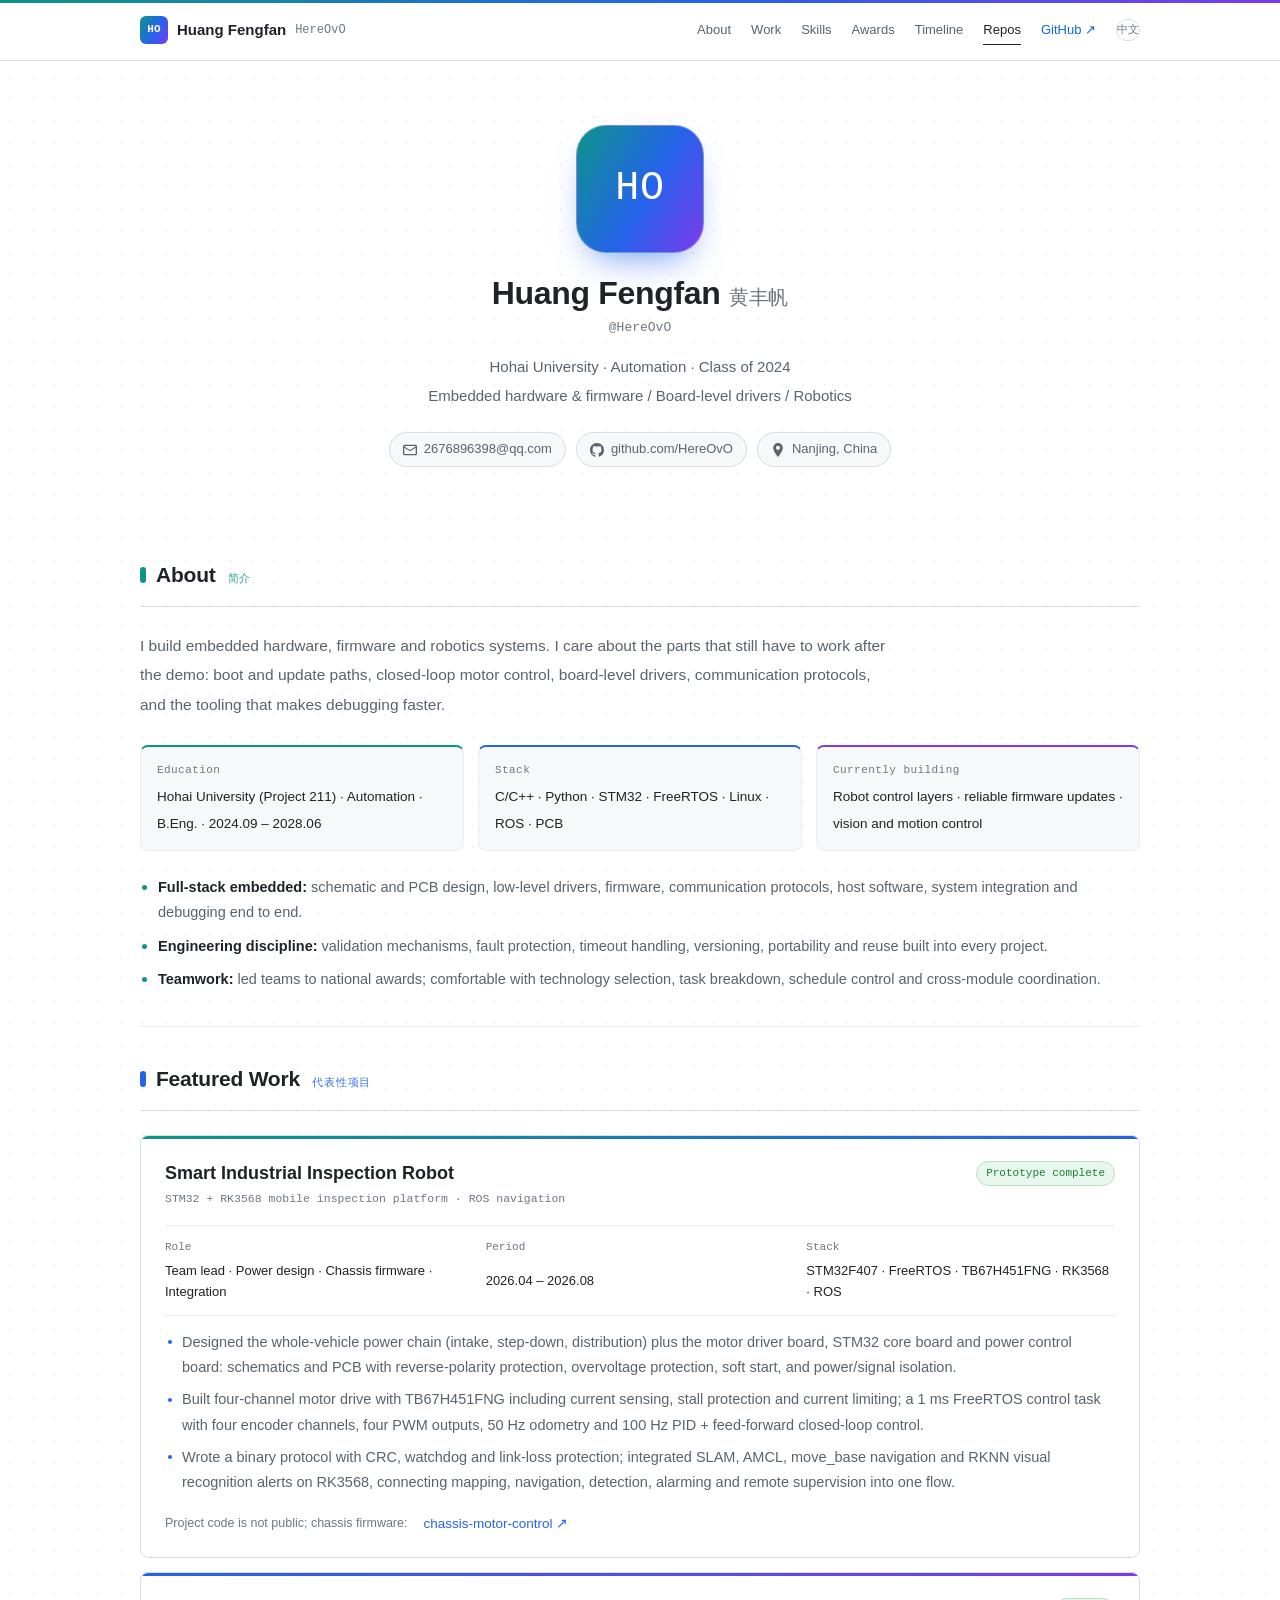
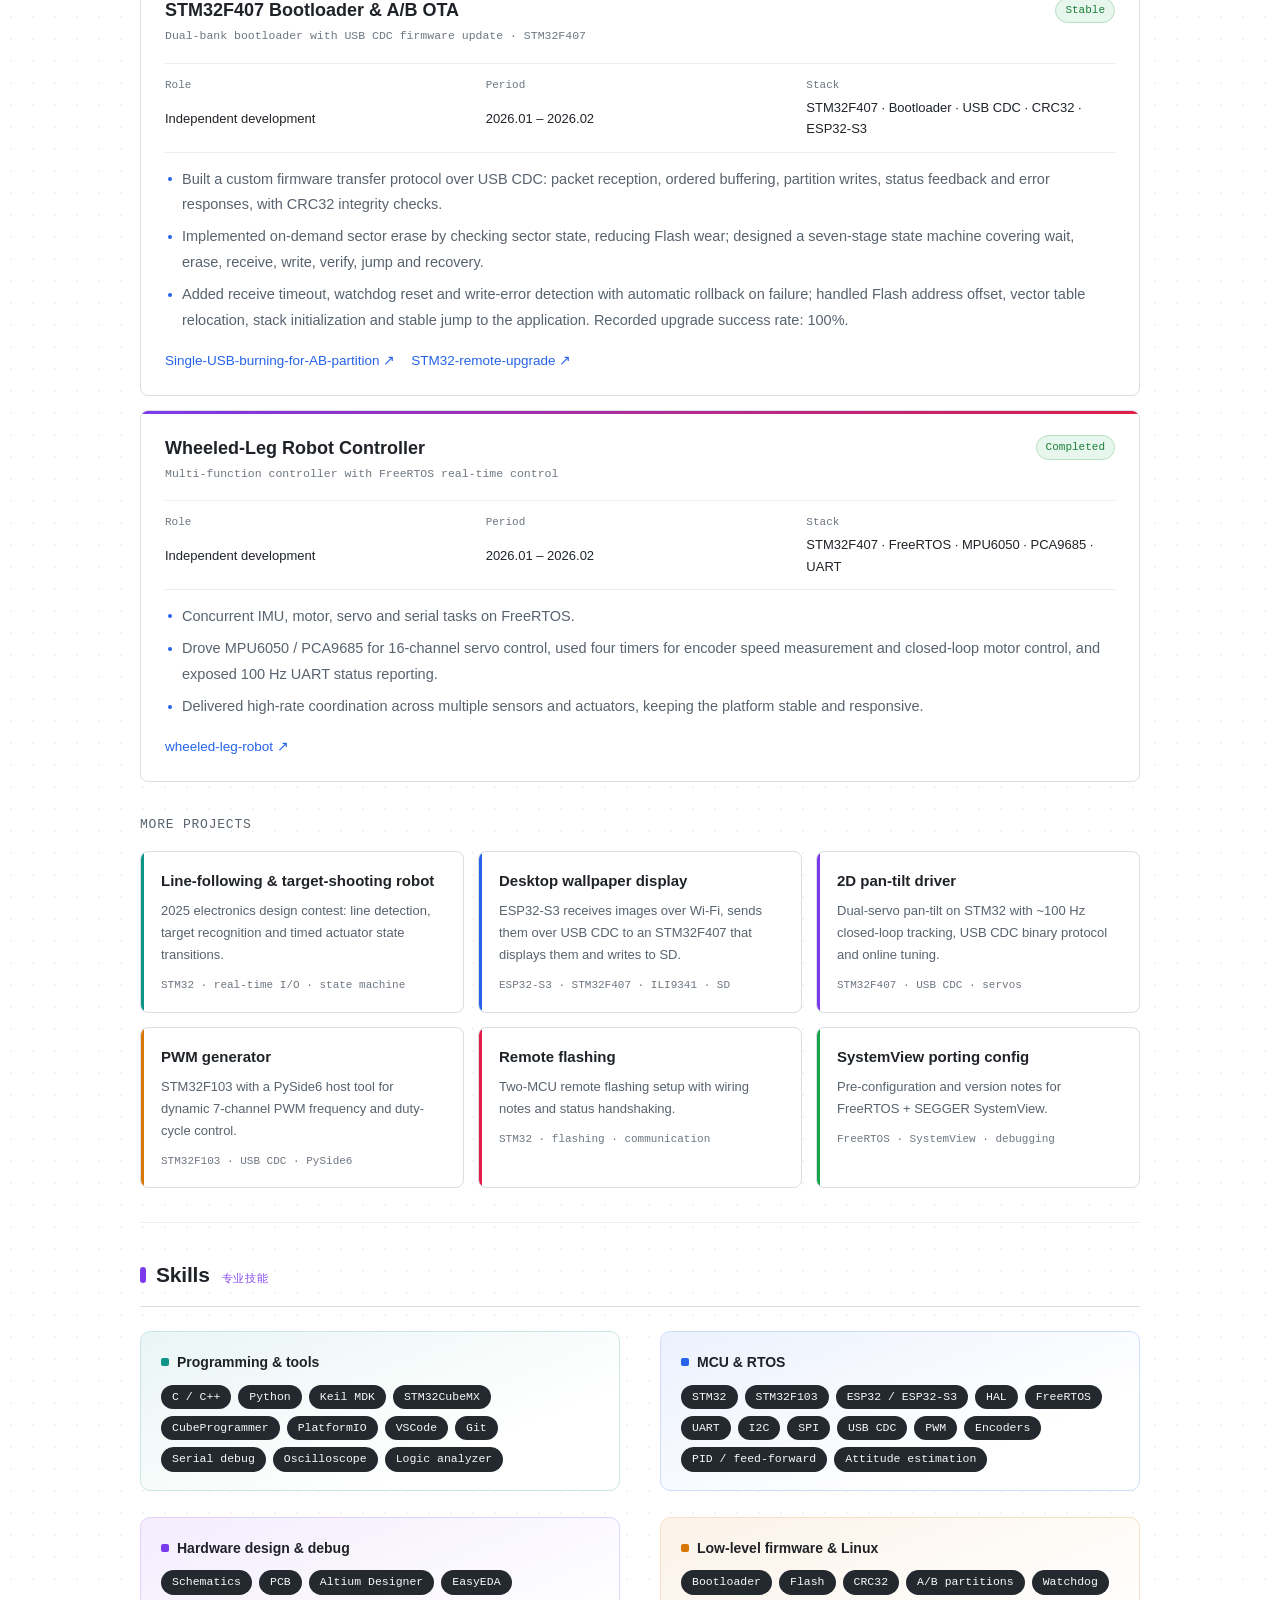
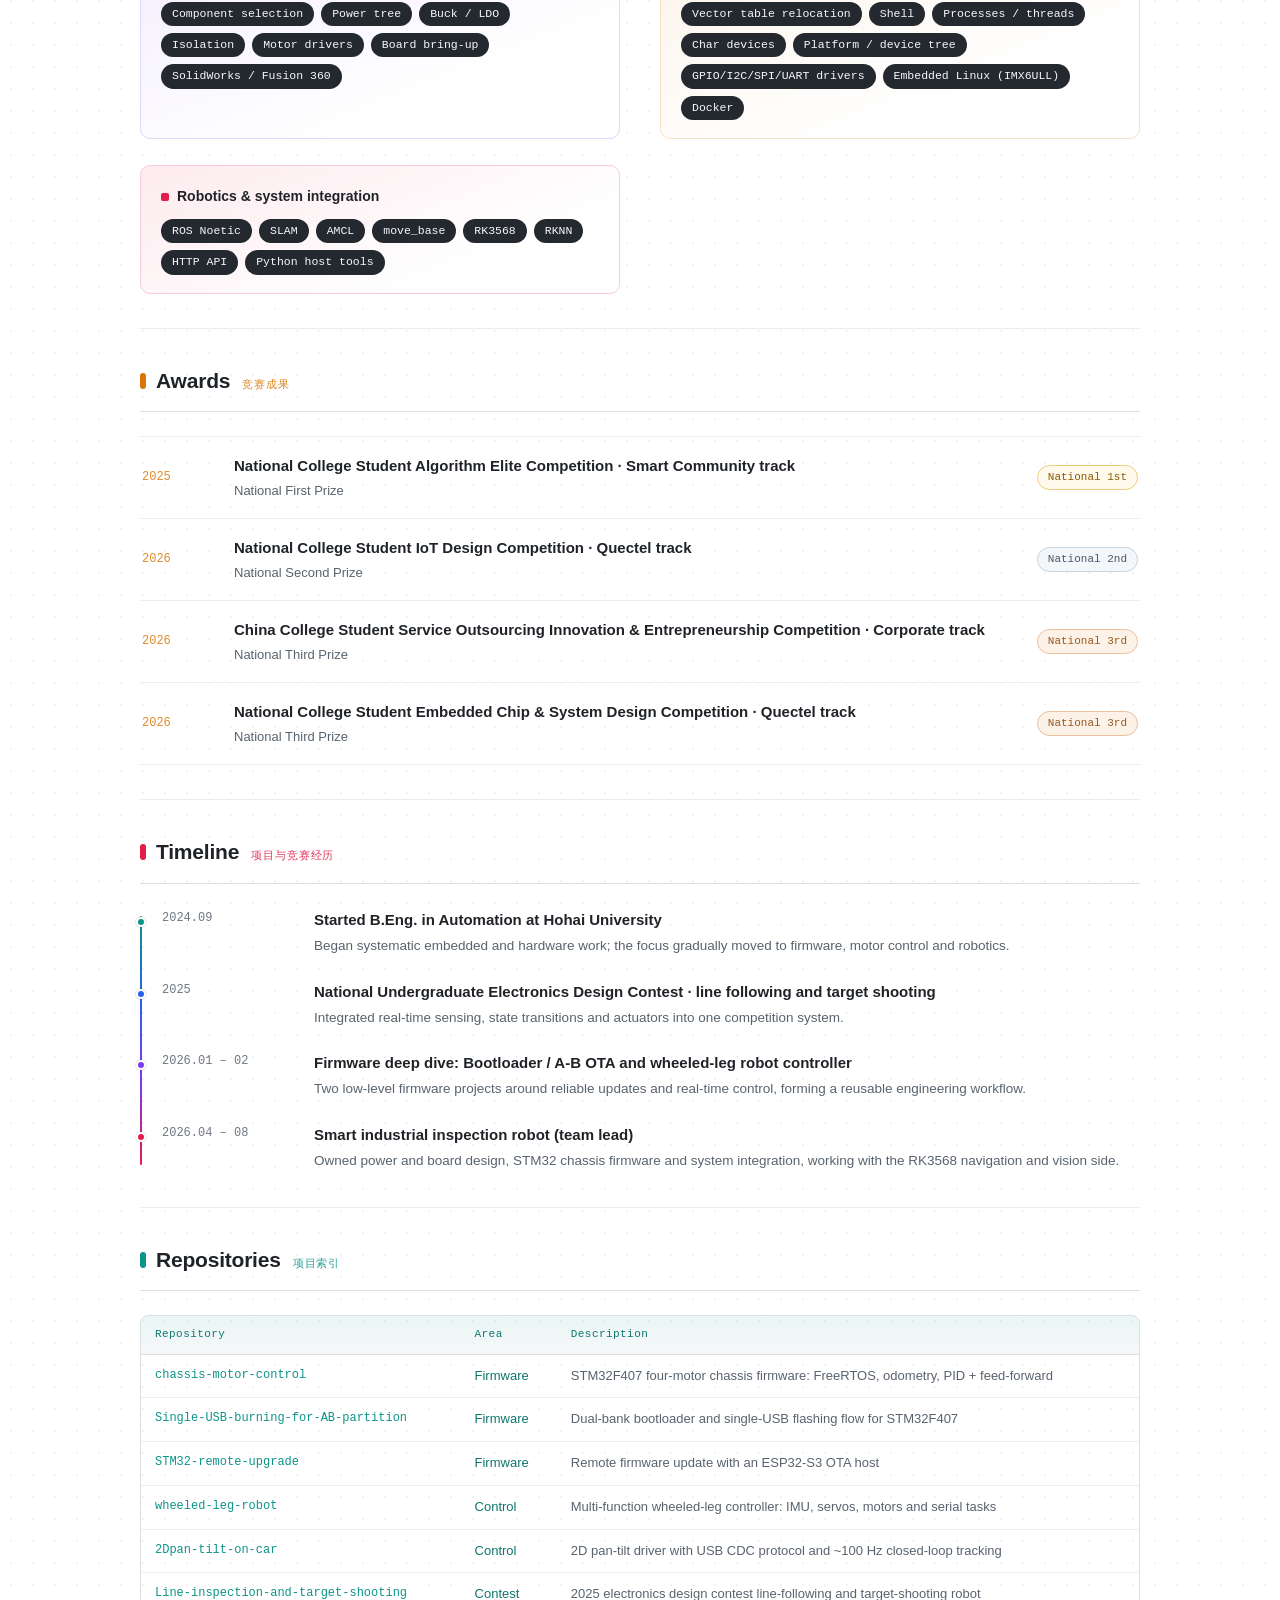
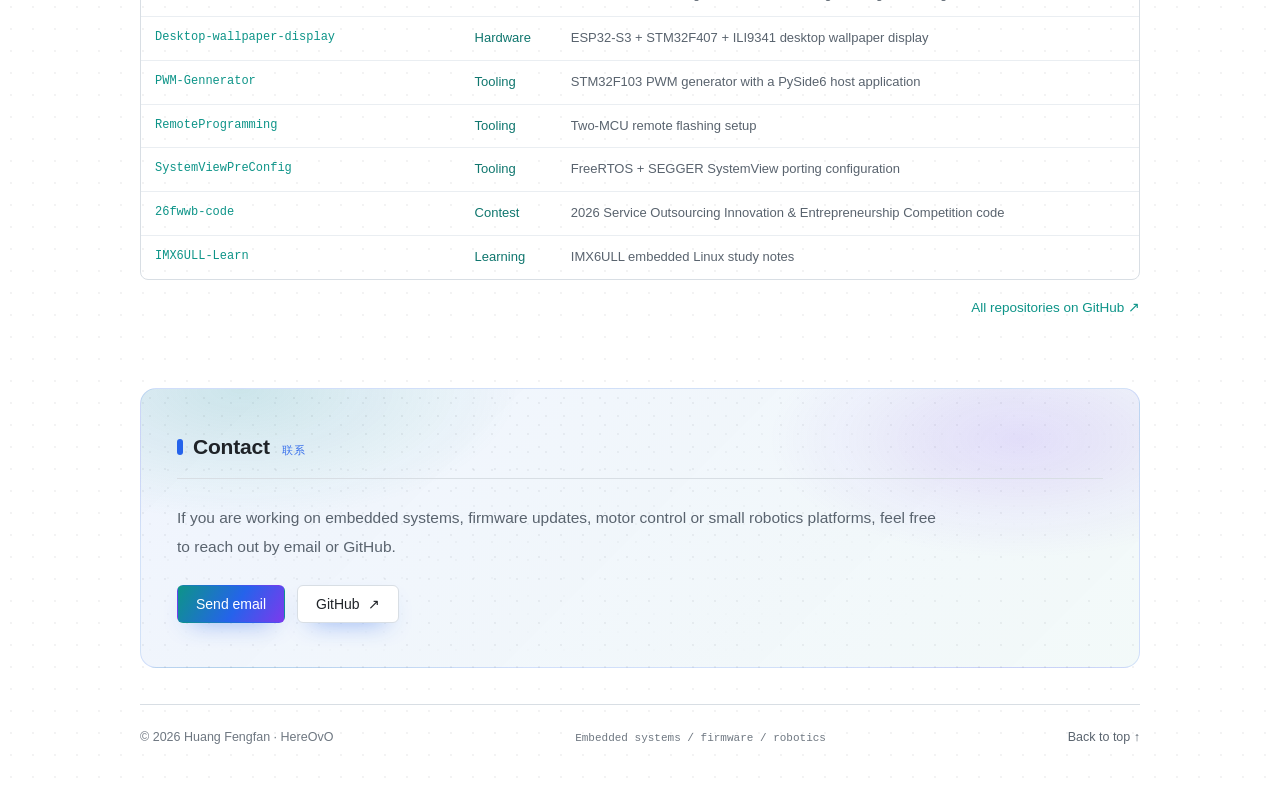
==== commit ff17e507: "Drop job-seeking block; add color system and background patterns - Remove the 'target roles' fact fr" ====
--- a/en/index.html
+++ b/en/index.html
@@ -123,12 +123,12 @@
             <span class="fact-value">Hohai University (Project 211) · Automation · B.Eng. · 2024.09 – 2028.06</span>
           </div>
           <div class="fact">
-            <span class="fact-label">Target roles</span>
-            <span class="fact-value">Embedded hardware &amp; software · Embedded software engineer · Board-level driver development</span>
-          </div>
-          <div class="fact">
             <span class="fact-label">Stack</span>
             <span class="fact-value">C/C++ · Python · STM32 · FreeRTOS · Linux · ROS · PCB</span>
+          </div>
+          <div class="fact">
+            <span class="fact-label">Currently building</span>
+            <span class="fact-value">Robot control layers · reliable firmware updates · vision and motion control</span>
           </div>
         </div>
         <ul class="strengths">
--- a/styles.css
+++ b/styles.css
@@ -12,6 +12,19 @@
   --accent-soft: #ddf4ff;
   --tag-bg: #24292f;
   --tag-text: #f6f8fa;
+  --c-teal: #0d9488;
+  --c-teal-soft: #e6fffb;
+  --c-blue: #2563eb;
+  --c-blue-soft: #eaf1ff;
+  --c-violet: #7c3aed;
+  --c-violet-soft: #f1ecfe;
+  --c-amber: #d97706;
+  --c-amber-soft: #fff5e6;
+  --c-rose: #e11d48;
+  --c-rose-soft: #ffeef2;
+  --c-green: #16a34a;
+  --c-green-soft: #e8f7ee;
+  --grad-brand: linear-gradient(120deg, #0d9488, #2563eb 55%, #7c3aed);
   --radius: 8px;
   --font: -apple-system, BlinkMacSystemFont, "Segoe UI", "PingFang SC", "Hiragino Sans GB",
     "Microsoft YaHei", "Noto Sans SC", sans-serif;
@@ -32,7 +45,12 @@
 
 body {
   margin: 0;
-  background: var(--bg);
+  background:
+    radial-gradient(1100px 520px at 8% -10%, rgba(13, 148, 136, 0.16), transparent 62%) no-repeat,
+    radial-gradient(950px 480px at 94% -6%, rgba(124, 58, 237, 0.14), transparent 58%) no-repeat,
+    radial-gradient(900px 420px at 50% 108%, rgba(37, 99, 235, 0.06), transparent 62%) no-repeat,
+    radial-gradient(rgba(31, 35, 40, 0.055) 1px, transparent 1px) 0 0 / 22px 22px repeat,
+    #ffffff;
   color: var(--text);
   font-family: var(--font);
   font-size: 15px;
@@ -103,6 +121,14 @@
   backdrop-filter: saturate(180%) blur(12px);
 }
 
+.topbar::before {
+  content: "";
+  position: absolute;
+  inset: 0 0 auto 0;
+  height: 3px;
+  background: var(--grad-brand);
+}
+
 .topbar-inner {
   display: flex;
   align-items: center;
@@ -133,7 +159,7 @@
   width: 28px;
   height: 28px;
   border-radius: 6px;
-  background: var(--tag-bg);
+  background: var(--grad-brand);
   color: #fff;
   font-family: var(--mono);
   font-size: 11px;
@@ -192,9 +218,10 @@
 
 /* ---------- 个人资料 ---------- */
 .profile {
+  position: relative;
   width: min(100% - 40px, var(--max));
   margin-inline: auto;
-  padding: 64px 0 40px;
+  padding: 64px 0 56px;
   text-align: center;
 }
 
@@ -210,13 +237,14 @@
 .avatar-mark {
   display: grid;
   place-items: center;
+  border: 1px solid rgba(255, 255, 255, 0.3);
   border-radius: 30px;
-  border-color: var(--tag-bg);
-  background: var(--tag-bg);
+  background: var(--grad-brand);
   color: #fff;
   font-family: var(--mono);
   font-size: 40px;
   letter-spacing: 0.02em;
+  box-shadow: 0 18px 36px -16px rgba(37, 99, 235, 0.7);
 }
 
 .profile h1 {
@@ -289,6 +317,35 @@
   width: min(100% - 40px, var(--max));
   margin-inline: auto;
   padding: 34px 0;
+  --accent: var(--c-teal);
+}
+
+#about {
+  --accent: var(--c-teal);
+}
+
+#work {
+  --accent: var(--c-blue);
+}
+
+#skills {
+  --accent: var(--c-violet);
+}
+
+#awards {
+  --accent: var(--c-amber);
+}
+
+#timeline {
+  --accent: var(--c-rose);
+}
+
+#index {
+  --accent: var(--c-teal);
+}
+
+#contact {
+  --accent: var(--c-blue);
 }
 
 .section + .section {
@@ -304,6 +361,17 @@
   border-bottom: 1px solid var(--border);
 }
 
+.section-head h2::before {
+  content: "";
+  display: inline-block;
+  width: 6px;
+  height: 16px;
+  margin-right: 10px;
+  border-radius: 3px;
+  background: var(--accent);
+  vertical-align: -1px;
+}
+
 .section-head h2 {
   font-size: 21px;
   font-weight: 600;
@@ -311,11 +379,12 @@
 }
 
 .section-en {
-  color: var(--subtle);
+  color: var(--accent);
   font-family: var(--mono);
   font-size: 11px;
   letter-spacing: 0.08em;
   text-transform: uppercase;
+  opacity: 0.9;
 }
 
 .lede {
@@ -338,6 +407,18 @@
   border: 1px solid var(--border-light);
   border-radius: var(--radius);
   background: var(--bg-subtle);
+}
+
+.fact:nth-child(1) {
+  border-top: 2px solid var(--c-teal);
+}
+
+.fact:nth-child(2) {
+  border-top: 2px solid var(--c-blue);
+}
+
+.fact:nth-child(3) {
+  border-top: 2px solid var(--c-violet);
 }
 
 .fact-label {
@@ -386,11 +467,31 @@
 
 /* ---------- 项目 ---------- */
 .project {
-  padding: 22px 24px;
+  position: relative;
+  overflow: hidden;
+  padding: 24px 24px 22px;
   border: 1px solid var(--border);
   border-radius: var(--radius);
   background: var(--bg);
-  transition: border-color 0.15s ease, box-shadow 0.15s ease;
+  transition: border-color 0.15s ease, box-shadow 0.15s ease, transform 0.15s ease;
+}
+
+.project::before {
+  content: "";
+  position: absolute;
+  left: 0;
+  right: 0;
+  top: 0;
+  height: 3px;
+  background: linear-gradient(90deg, var(--c-teal), var(--c-blue));
+}
+
+.project:nth-of-type(2)::before {
+  background: linear-gradient(90deg, var(--c-blue), var(--c-violet));
+}
+
+.project:nth-of-type(3)::before {
+  background: linear-gradient(90deg, var(--c-violet), var(--c-rose));
 }
 
 .project + .project {
@@ -398,8 +499,9 @@
 }
 
 .project:hover {
-  border-color: var(--border);
-  box-shadow: 0 1px 3px rgba(31, 35, 40, 0.08);
+  border-color: var(--c-blue);
+  box-shadow: 0 16px 34px -22px rgba(31, 35, 40, 0.55);
+  transform: translateY(-2px);
 }
 
 .project-head {
@@ -525,18 +627,51 @@
 }
 
 .mini-card {
+  position: relative;
   display: block;
-  padding: 16px 18px;
+  overflow: hidden;
+  padding: 16px 18px 16px 20px;
   border: 1px solid var(--border);
   border-radius: var(--radius);
   color: var(--text);
   background: var(--bg);
-  transition: border-color 0.15s ease, background 0.15s ease;
+  transition: border-color 0.15s ease, background 0.15s ease, transform 0.15s ease;
+}
+
+.mini-card::before {
+  content: "";
+  position: absolute;
+  left: 0;
+  top: 0;
+  bottom: 0;
+  width: 3px;
+  background: var(--c-teal);
+}
+
+.mini-card:nth-child(2)::before {
+  background: var(--c-blue);
+}
+
+.mini-card:nth-child(3)::before {
+  background: var(--c-violet);
+}
+
+.mini-card:nth-child(4)::before {
+  background: var(--c-amber);
+}
+
+.mini-card:nth-child(5)::before {
+  background: var(--c-rose);
+}
+
+.mini-card:nth-child(6)::before {
+  background: var(--c-green);
 }
 
 .mini-card:hover {
-  border-color: var(--accent);
+  border-color: var(--border);
   background: var(--bg-subtle);
+  transform: translateY(-2px);
   text-decoration: none;
 }
 
@@ -567,11 +702,52 @@
   gap: 26px 40px;
 }
 
+.skill-group {
+  padding: 18px 20px;
+  border: 1px solid var(--border-light);
+  border-radius: 10px;
+  background: var(--bg-subtle);
+  --group: var(--c-teal);
+}
+
+.skill-grid .skill-group {
+  border-color: color-mix(in srgb, var(--group) 22%, #ffffff);
+  background: linear-gradient(158deg, color-mix(in srgb, var(--group) 9%, #ffffff), #ffffff 72%);
+}
+
+.skill-grid .skill-group:nth-child(2) {
+  --group: var(--c-blue);
+}
+
+.skill-grid .skill-group:nth-child(3) {
+  --group: var(--c-violet);
+}
+
+.skill-grid .skill-group:nth-child(4) {
+  --group: var(--c-amber);
+}
+
+.skill-grid .skill-group:nth-child(5) {
+  --group: var(--c-rose);
+}
+
 .skill-group h3 {
+  display: flex;
+  align-items: center;
+  gap: 8px;
   margin-bottom: 10px;
   color: var(--text);
   font-size: 14px;
   font-weight: 600;
+}
+
+.skill-group h3::before {
+  content: "";
+  width: 8px;
+  height: 8px;
+  border-radius: 2px;
+  background: var(--group);
+  flex: none;
 }
 
 .chips {
@@ -615,9 +791,10 @@
 }
 
 .award-year {
-  color: var(--subtle);
+  color: var(--accent);
   font-family: var(--mono);
   font-size: 12px;
+  opacity: 0.85;
 }
 
 .award-body h3 {
@@ -641,13 +818,46 @@
   white-space: nowrap;
 }
 
+.award:nth-child(1) .award-level {
+  border-color: #f0cb7d;
+  background: #fffaeb;
+  color: #8a5a00;
+}
+
+.award:nth-child(2) .award-level {
+  border-color: #c6d3e0;
+  background: #f4f7fa;
+  color: #47586a;
+}
+
+.award:nth-child(3) .award-level,
+.award:nth-child(4) .award-level {
+  border-color: #ecc0a0;
+  background: #fdf2e8;
+  color: #96591f;
+}
+
+.award:hover {
+  background: rgba(217, 119, 6, 0.05);
+}
+
 /* ---------- 时间线 ---------- */
 .timeline {
   position: relative;
   display: grid;
   gap: 22px;
-  padding-left: 20px;
-  border-left: 1px solid var(--border);
+  padding-left: 22px;
+}
+
+.timeline::before {
+  content: "";
+  position: absolute;
+  left: 0;
+  top: 8px;
+  bottom: 8px;
+  width: 2px;
+  border-radius: 2px;
+  background: linear-gradient(180deg, var(--c-teal), var(--c-blue), var(--c-violet), var(--c-rose));
 }
 
 .timeline li {
@@ -660,13 +870,26 @@
 .timeline li::before {
   content: "";
   position: absolute;
-  left: -22px;
+  left: -26px;
   top: 9px;
-  width: 7px;
-  height: 7px;
+  width: 10px;
+  height: 10px;
   border: 2px solid var(--bg);
   border-radius: 50%;
-  background: var(--accent);
+  background: var(--c-teal);
+  box-shadow: 0 0 0 1px rgba(31, 35, 40, 0.1);
+}
+
+.timeline li:nth-child(2)::before {
+  background: var(--c-blue);
+}
+
+.timeline li:nth-child(3)::before {
+  background: var(--c-violet);
+}
+
+.timeline li:nth-child(4)::before {
+  background: var(--c-rose);
 }
 
 .timeline-date {
@@ -705,8 +928,8 @@
 .repo-table th {
   padding: 9px 14px;
   border-bottom: 1px solid var(--border);
-  background: var(--bg-subtle);
-  color: var(--subtle);
+  background: linear-gradient(180deg, rgba(13, 148, 136, 0.09), var(--bg-subtle));
+  color: #0f766e;
   font-family: var(--mono);
   font-size: 11px;
   font-weight: 500;
@@ -727,7 +950,7 @@
 }
 
 .repo-table tbody tr:hover {
-  background: var(--bg-subtle);
+  background: rgba(13, 148, 136, 0.05);
 }
 
 .repo-table td:first-child {
@@ -738,7 +961,7 @@
 }
 
 .repo-table td:nth-child(2) {
-  color: var(--subtle);
+  color: #0f766e;
   white-space: nowrap;
 }
 
@@ -752,6 +975,36 @@
 }
 
 /* ---------- 联系 ---------- */
+#contact {
+  position: relative;
+  overflow: hidden;
+  margin-top: 34px;
+  margin-bottom: 34px;
+  padding: 40px 36px 44px;
+  border: 1px solid rgba(37, 99, 235, 0.16);
+  border-radius: 16px;
+  background:
+    radial-gradient(420px 200px at 10% 0%, rgba(13, 148, 136, 0.16), transparent 66%),
+    radial-gradient(380px 180px at 88% 18%, rgba(124, 58, 237, 0.14), transparent 66%),
+    linear-gradient(135deg, rgba(37, 99, 235, 0.07), rgba(13, 148, 136, 0.05));
+}
+
+#contact::before {
+  content: "";
+  position: absolute;
+  inset: 0;
+  background-image: radial-gradient(rgba(31, 35, 40, 0.07) 1px, transparent 1px);
+  background-size: 18px 18px;
+  -webkit-mask-image: radial-gradient(ellipse at 25% 0%, #000, transparent 78%);
+  mask-image: radial-gradient(ellipse at 25% 0%, #000, transparent 78%);
+  pointer-events: none;
+}
+
+#contact > * {
+  position: relative;
+  z-index: 1;
+}
+
 .contact-row {
   display: flex;
   flex-wrap: wrap;
@@ -765,16 +1018,17 @@
   gap: 8px;
   min-height: 38px;
   padding: 0 18px;
-  border: 1px solid var(--tag-bg);
+  border: 1px solid transparent;
   border-radius: 6px;
-  background: var(--tag-bg);
+  background: var(--grad-brand);
   color: #fff;
   font-size: 14px;
   font-weight: 500;
+  box-shadow: 0 10px 24px -14px rgba(37, 99, 235, 0.85);
 }
 
 .button:hover {
-  background: #32383f;
+  background: linear-gradient(120deg, #0f766e, #1d4ed8 55%, #6d28d9);
   color: #fff;
   text-decoration: none;
 }
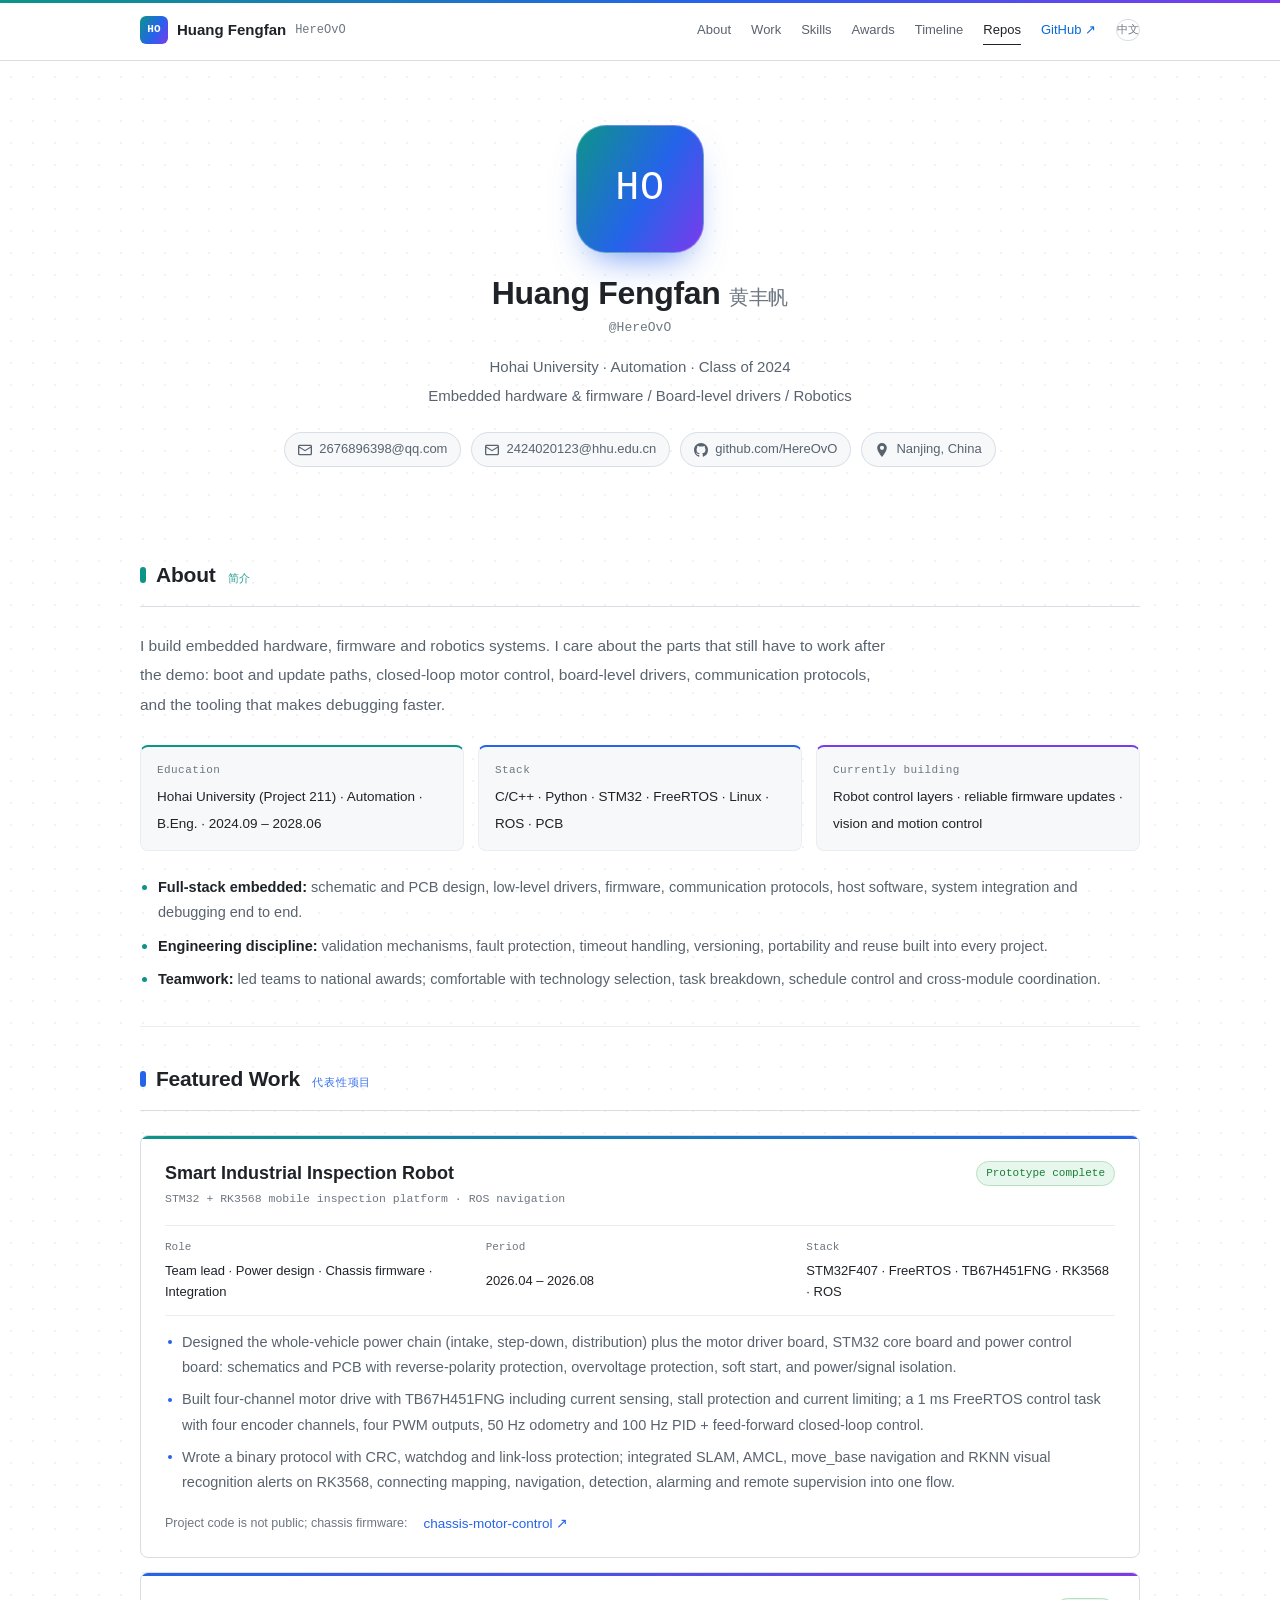
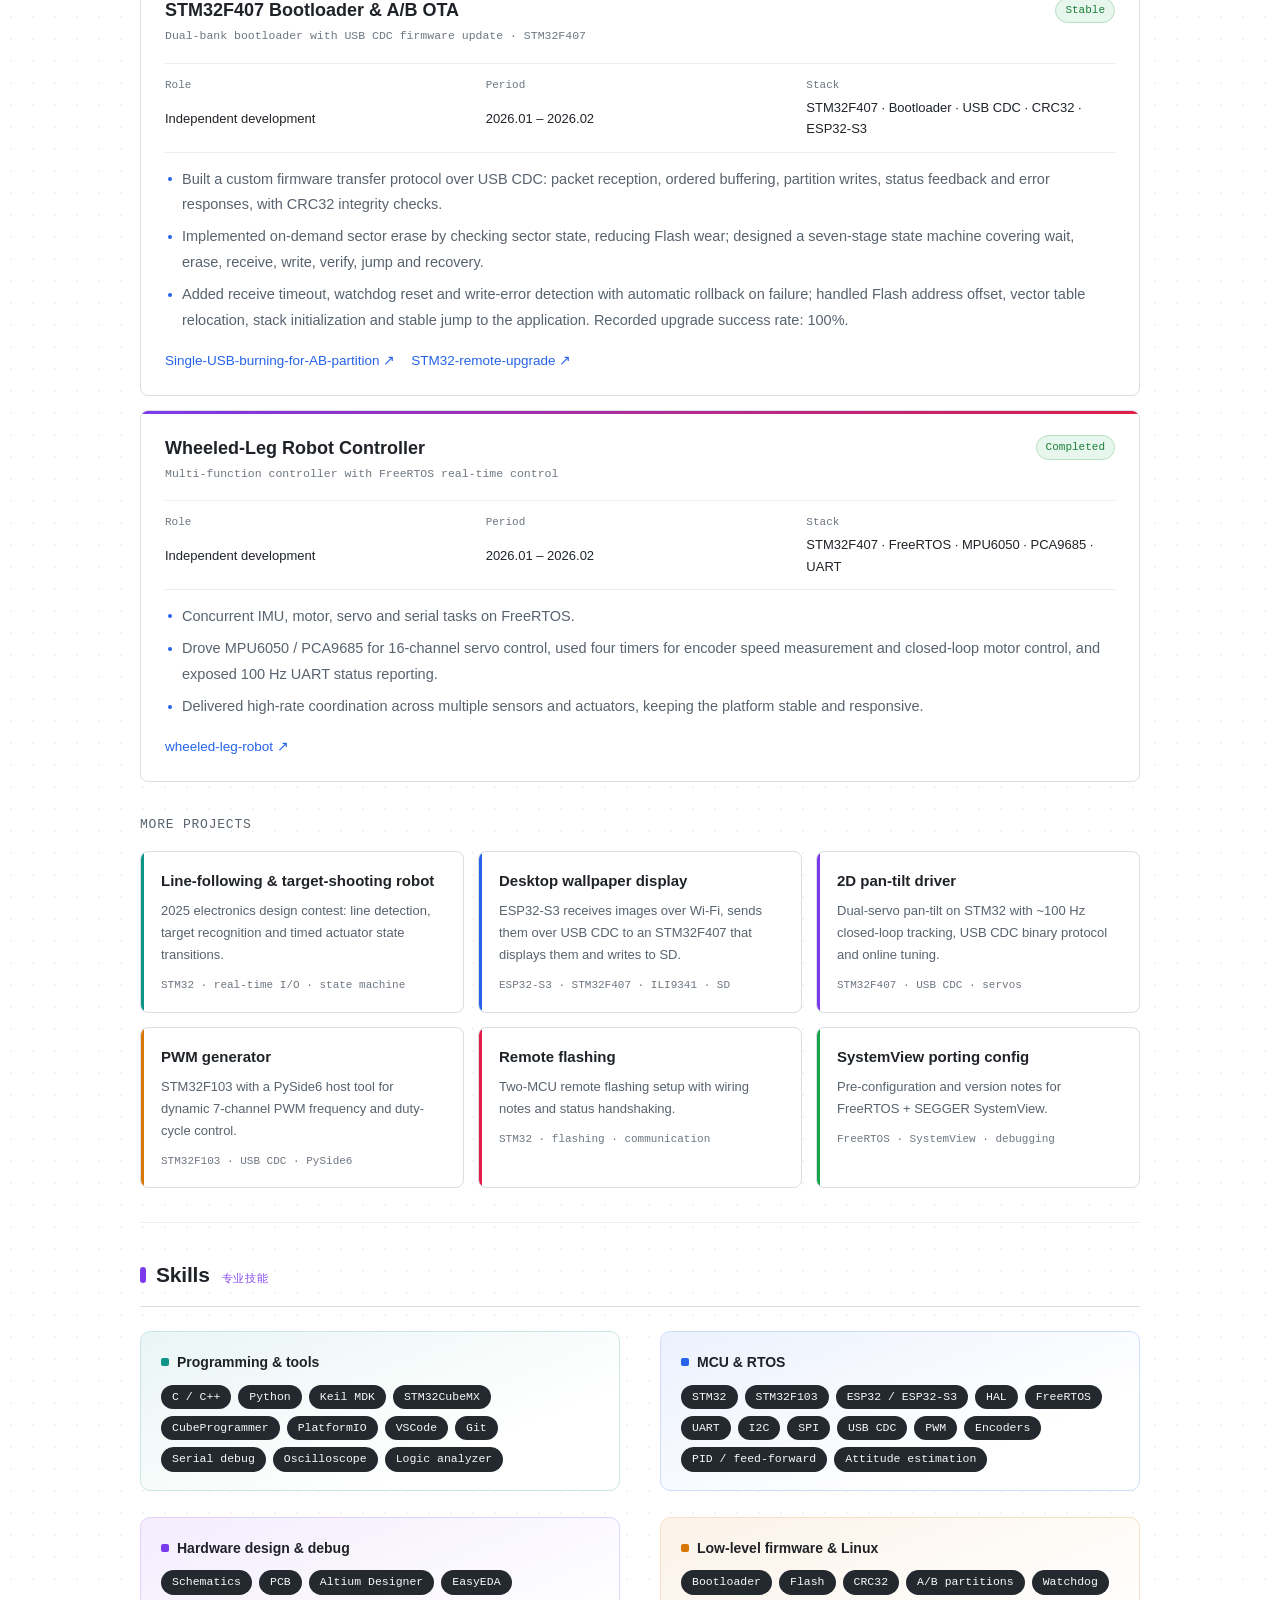
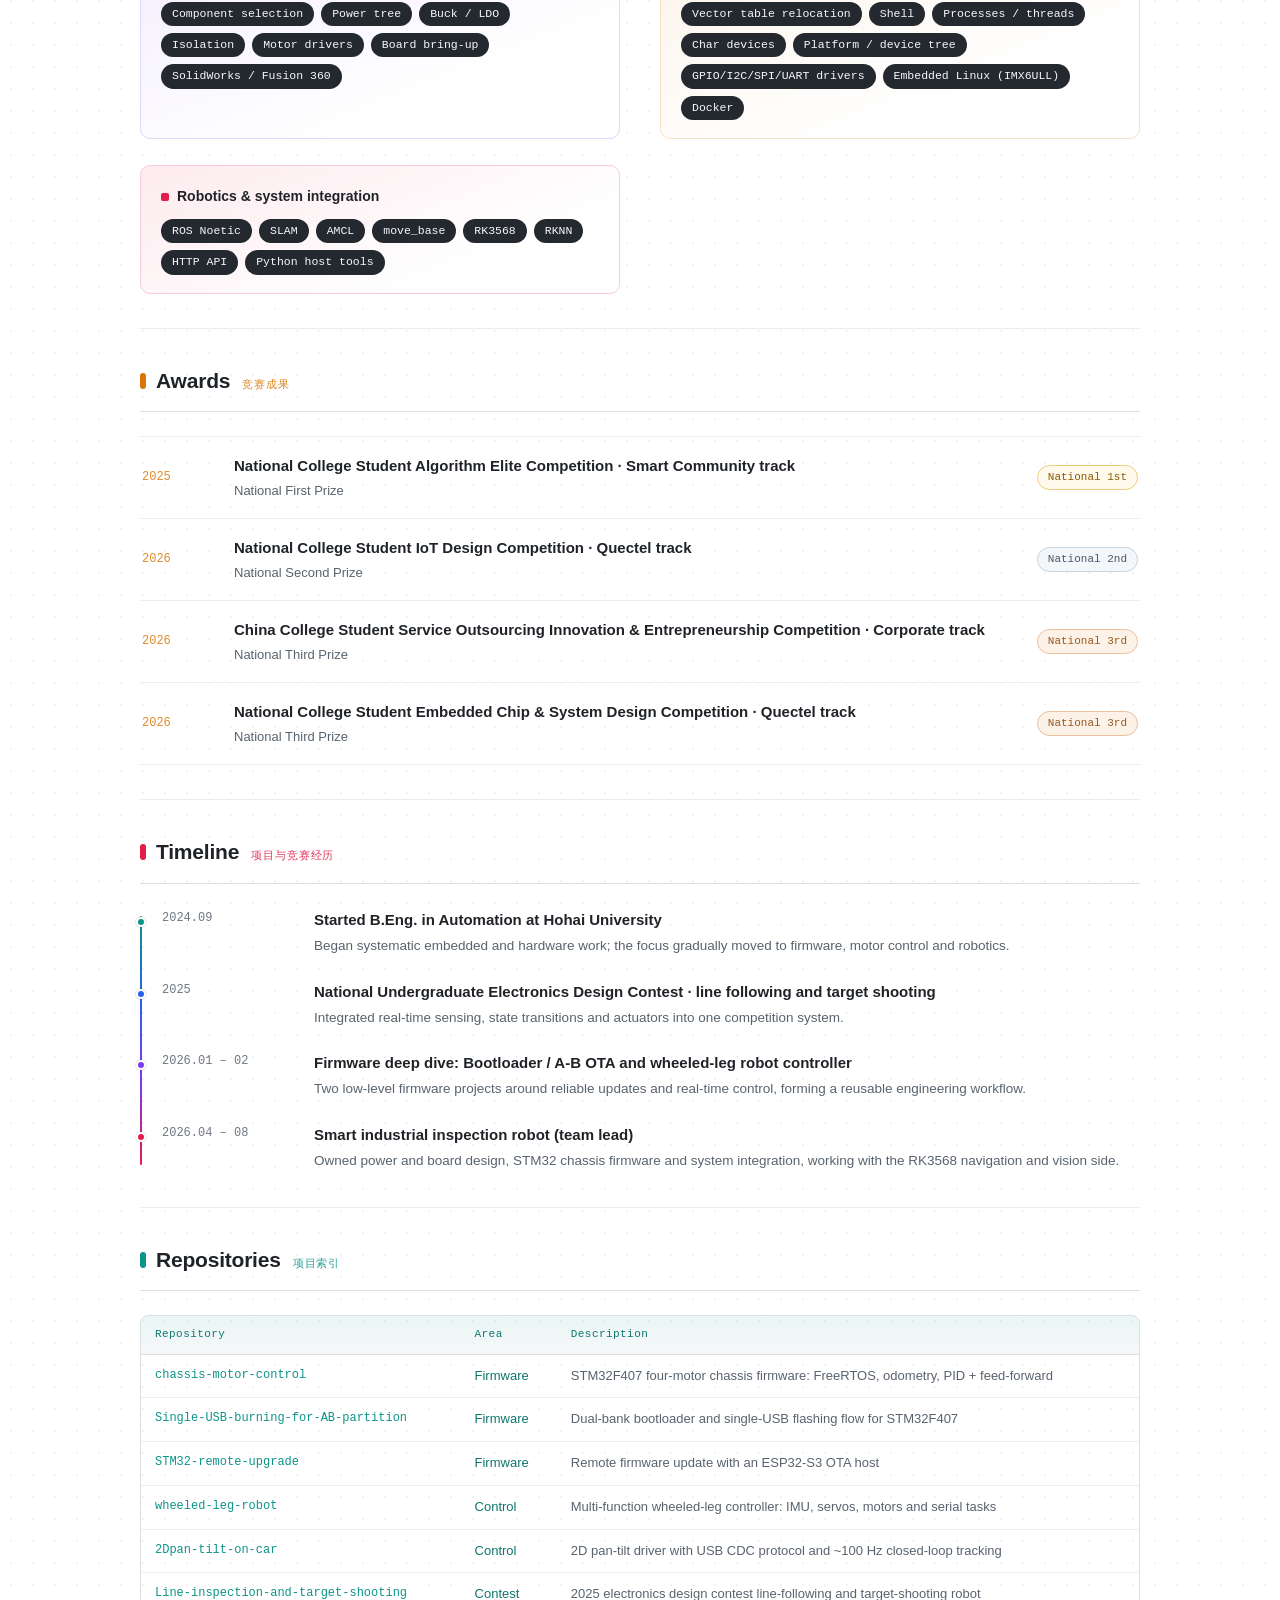
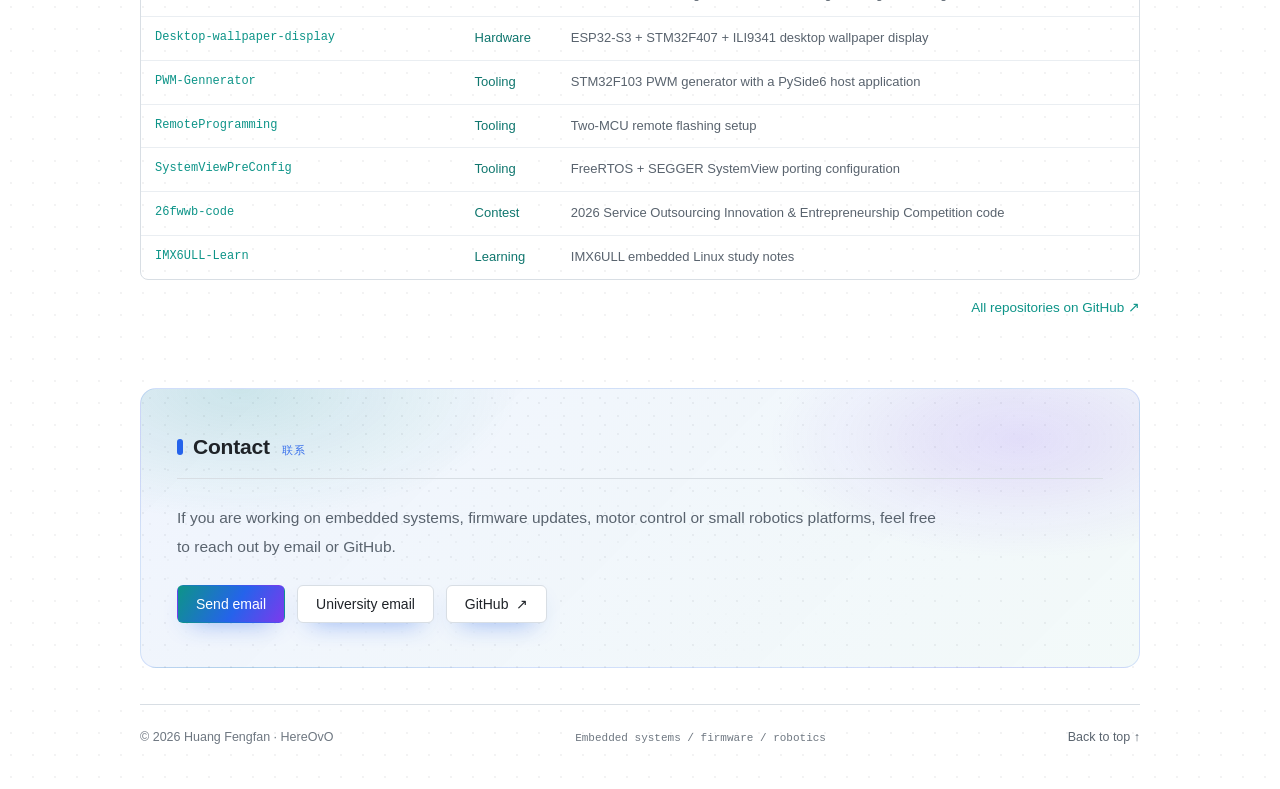
==== commit b9571ddb: "Show both personal and university email addresses" ====
--- a/en/index.html
+++ b/en/index.html
@@ -96,6 +96,10 @@
             <svg viewBox="0 0 16 16" aria-hidden="true"><path d="M1.75 2h12.5c.97 0 1.75.78 1.75 1.75v8.5c0 .97-.78 1.75-1.75 1.75H1.75A1.75 1.75 0 0 1 0 12.25v-8.5C0 2.78.78 2 1.75 2Zm0 1.5a.25.25 0 0 0-.25.25v.28l6.5 3.9 6.5-3.9v-.28a.25.25 0 0 0-.25-.25ZM14.5 5.55 8 9.45l-6.5-3.9v6.7c0 .14.11.25.25.25h12.5a.25.25 0 0 0 .25-.25v-6.7Z"/></svg>
             2676896398@qq.com
           </a>
+          <a class="pill" href="mailto:2424020123@hhu.edu.cn">
+            <svg viewBox="0 0 16 16" aria-hidden="true"><path d="M1.75 2h12.5c.97 0 1.75.78 1.75 1.75v8.5c0 .97-.78 1.75-1.75 1.75H1.75A1.75 1.75 0 0 1 0 12.25v-8.5C0 2.78.78 2 1.75 2Zm0 1.5a.25.25 0 0 0-.25.25v.28l6.5 3.9 6.5-3.9v-.28a.25.25 0 0 0-.25-.25ZM14.5 5.55 8 9.45l-6.5-3.9v6.7c0 .14.11.25.25.25h12.5a.25.25 0 0 0 .25-.25v-6.7Z"/></svg>
+            2424020123@hhu.edu.cn
+          </a>
           <a class="pill" href="https://github.com/HereOvO" target="_blank" rel="noreferrer">
             <svg viewBox="0 0 16 16" aria-hidden="true"><path d="M8 0C3.58 0 0 3.58 0 8c0 3.54 2.29 6.53 5.47 7.59.4.07.55-.17.55-.38 0-.19-.01-.82-.01-1.49-2.01.37-2.53-.49-2.69-.94-.09-.23-.48-.94-.82-1.13-.28-.15-.68-.52-.01-.53.63-.01 1.08.58 1.23.82.72 1.21 1.87.87 2.33.66.07-.52.28-.87.51-1.07-1.78-.2-3.64-.89-3.64-3.95 0-.87.31-1.59.82-2.15-.08-.2-.36-1.02.08-2.12 0 0 .67-.21 2.2.82a7.4 7.4 0 0 1 2-.27c.68 0 1.36.09 2 .27 1.53-1.04 2.2-.82 2.2-.82.44 1.1.16 1.92.08 2.12.51.56.82 1.27.82 2.15 0 3.07-1.87 3.75-3.65 3.95.29.25.54.73.54 1.48 0 1.07-.01 1.93-.01 2.2 0 .21.15.46.55.38A8.01 8.01 0 0 0 16 8c0-4.42-3.58-8-8-8Z"/></svg>
             github.com/HereOvO
@@ -508,6 +512,7 @@
         </p>
         <div class="contact-row">
           <a class="button" href="mailto:2676896398@qq.com">Send email</a>
+          <a class="button button-ghost" href="mailto:2424020123@hhu.edu.cn">University email</a>
           <a class="button button-ghost" href="https://github.com/HereOvO" target="_blank" rel="noreferrer">GitHub<span aria-hidden="true"> ↗</span></a>
         </div>
       </section>
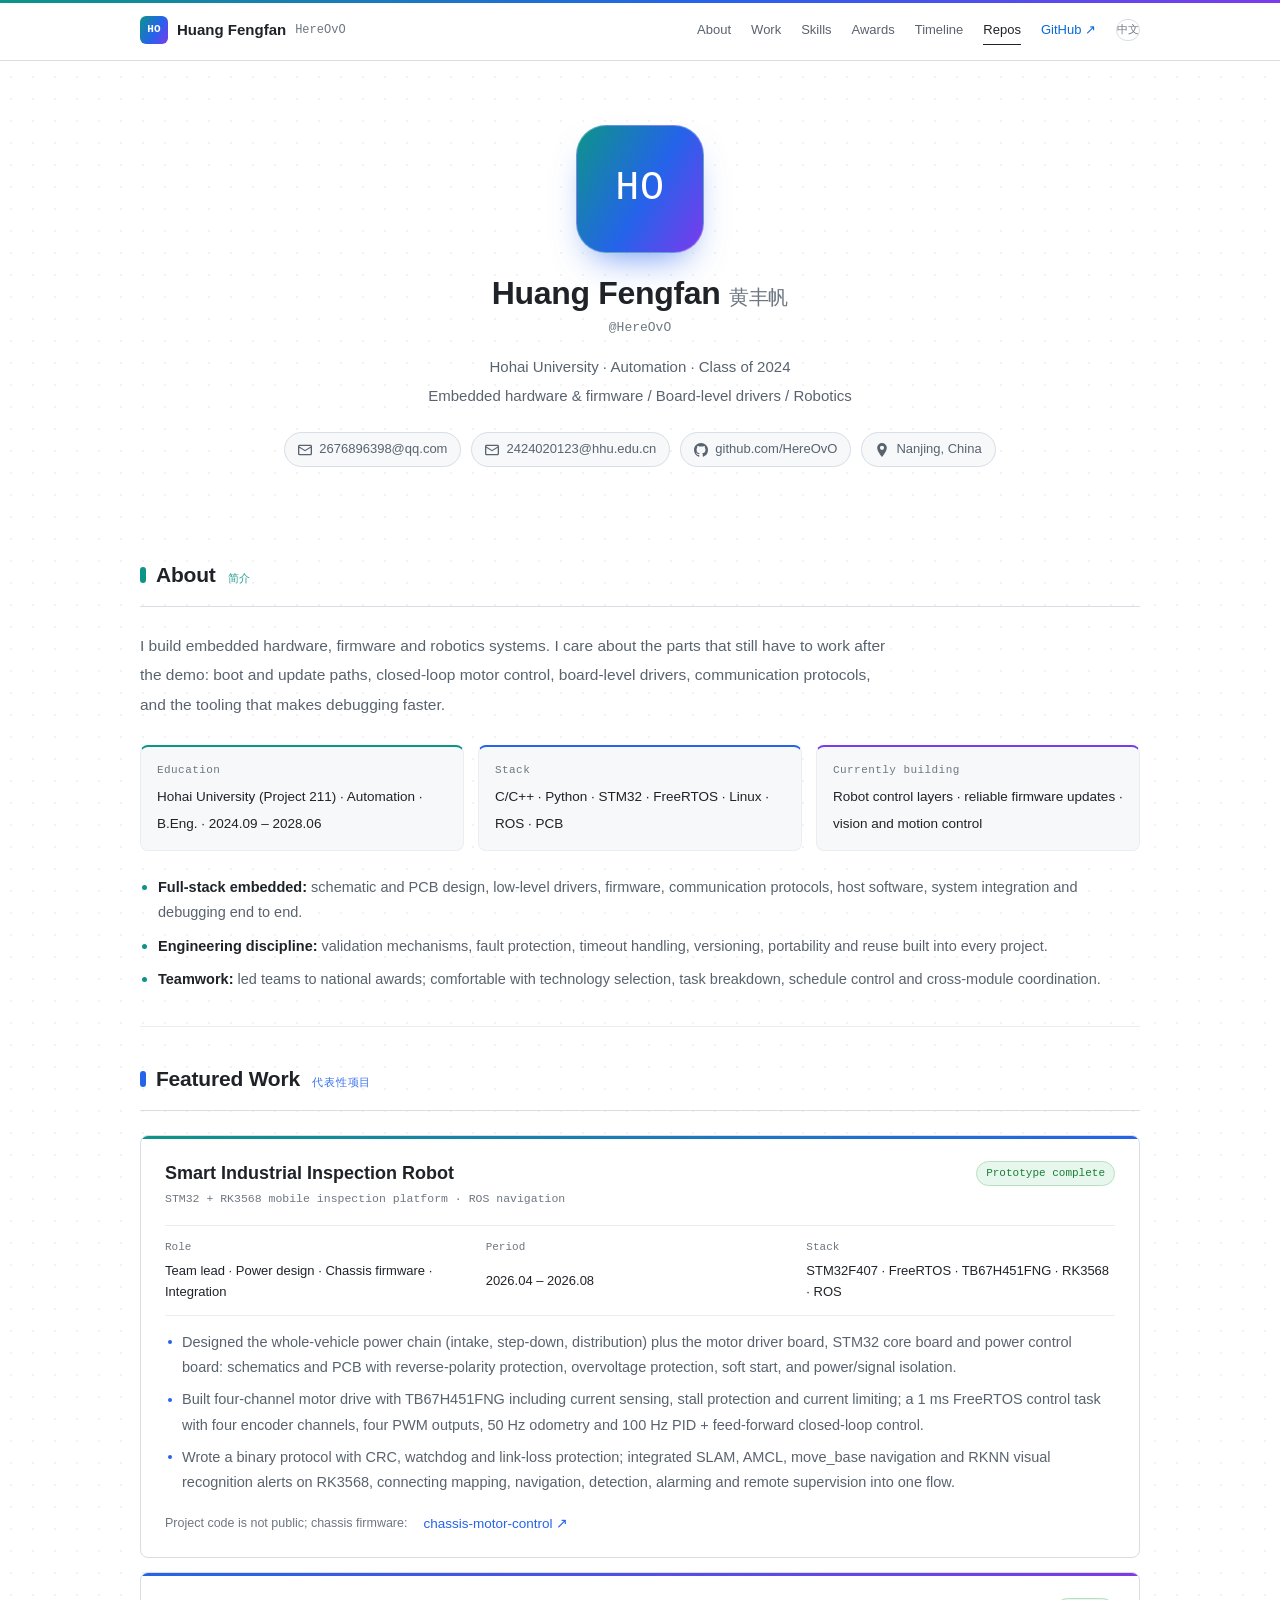
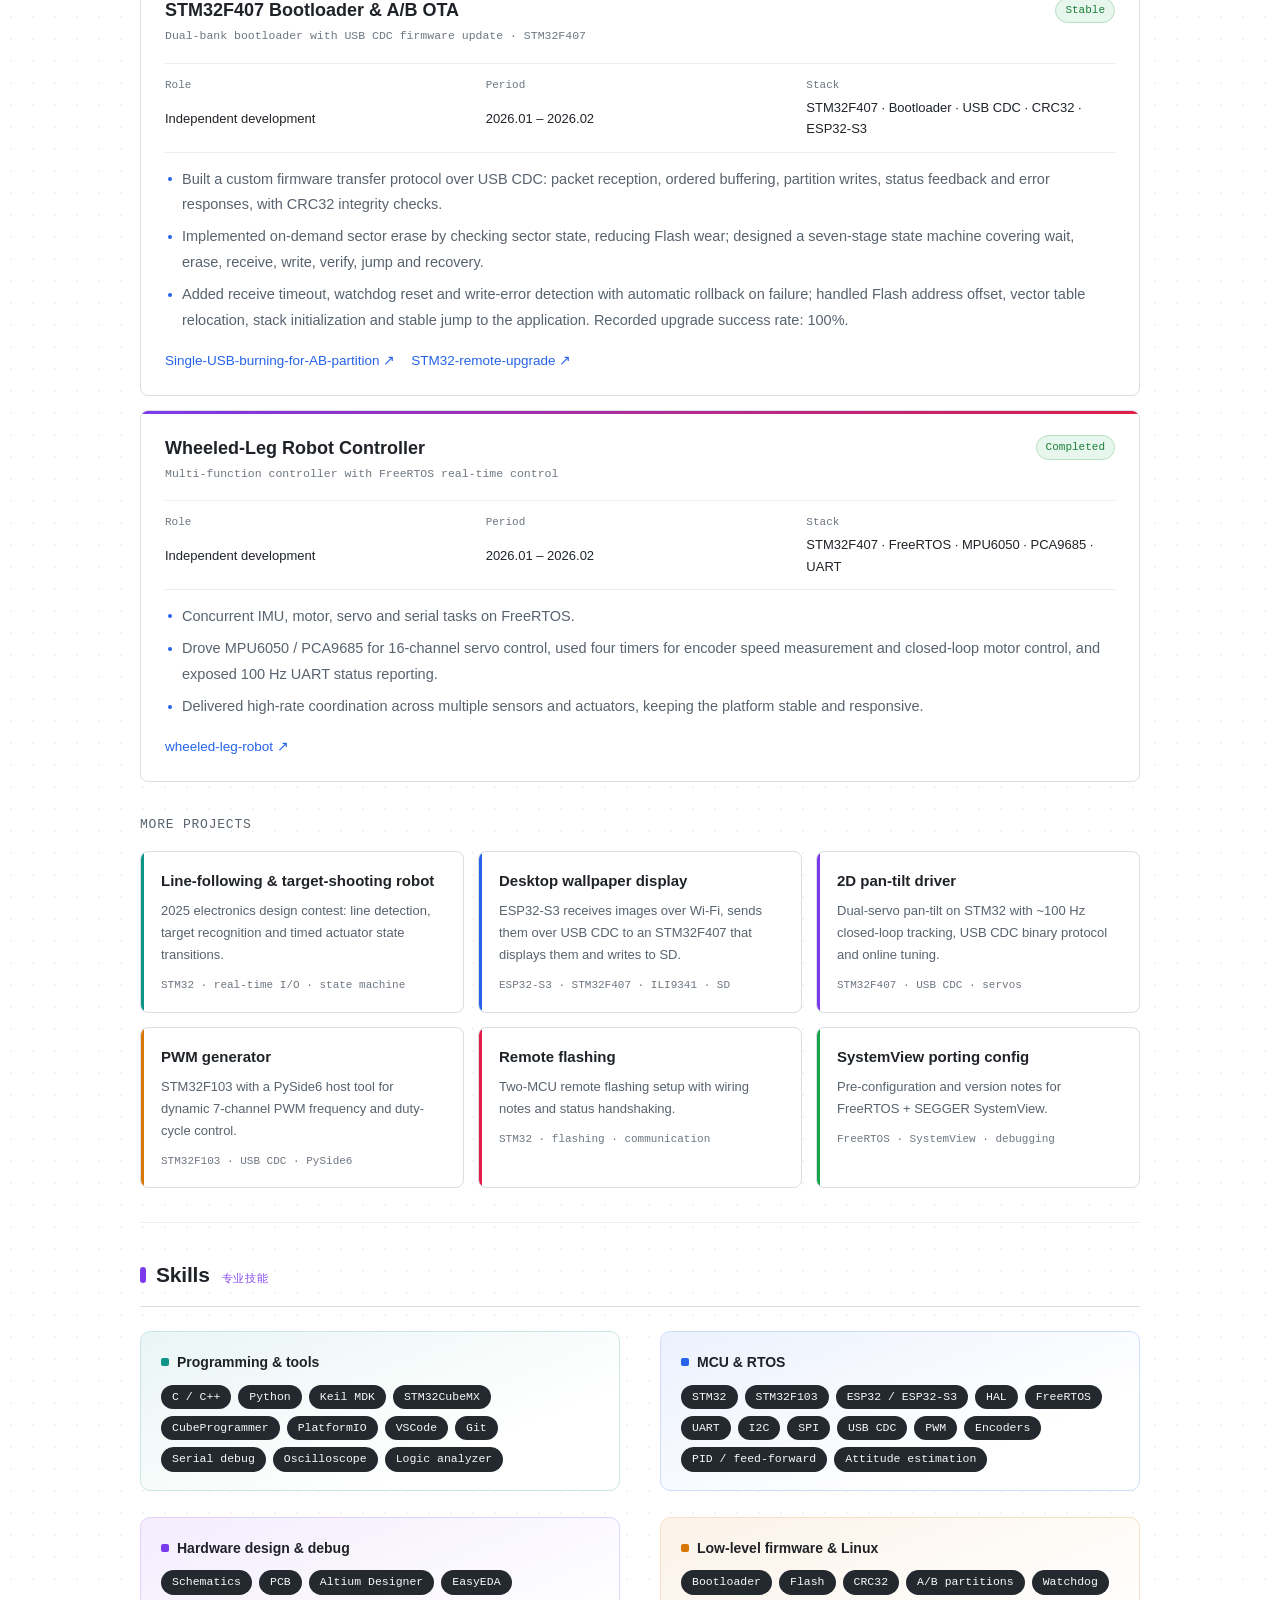
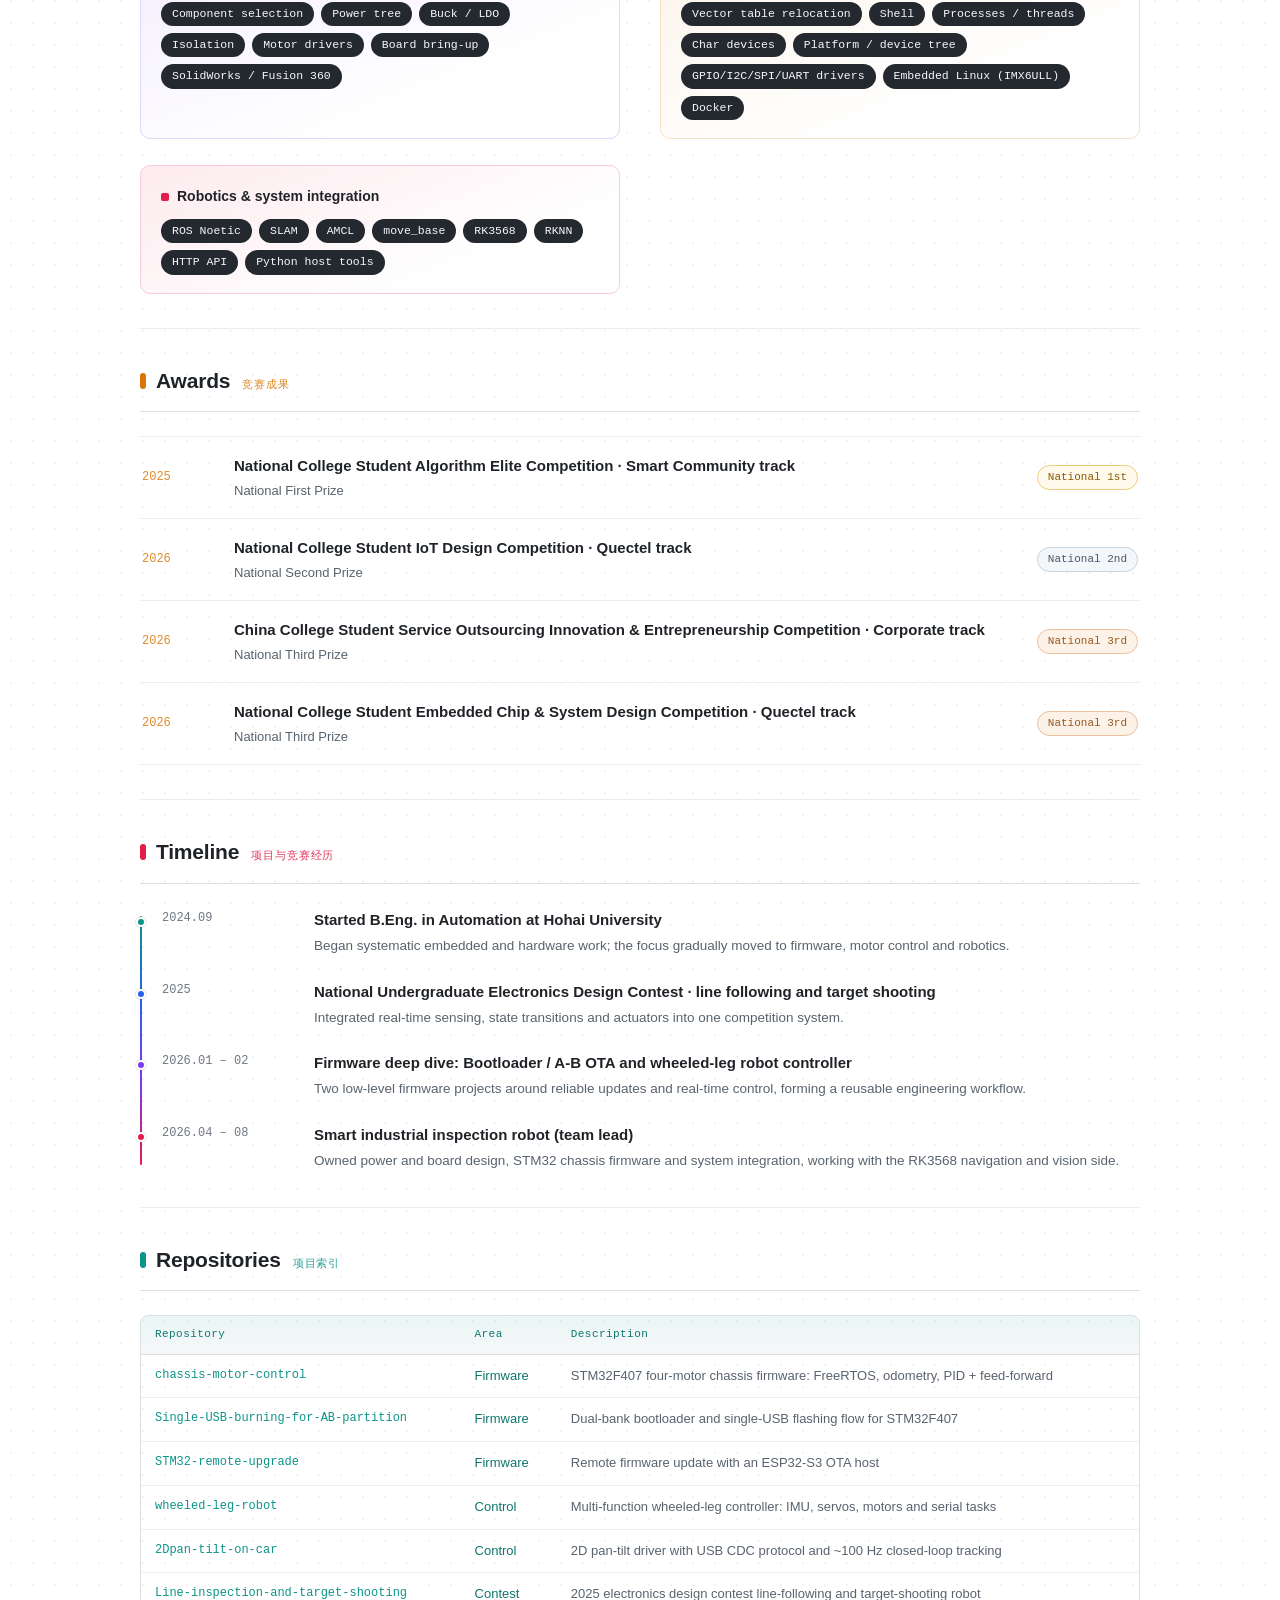
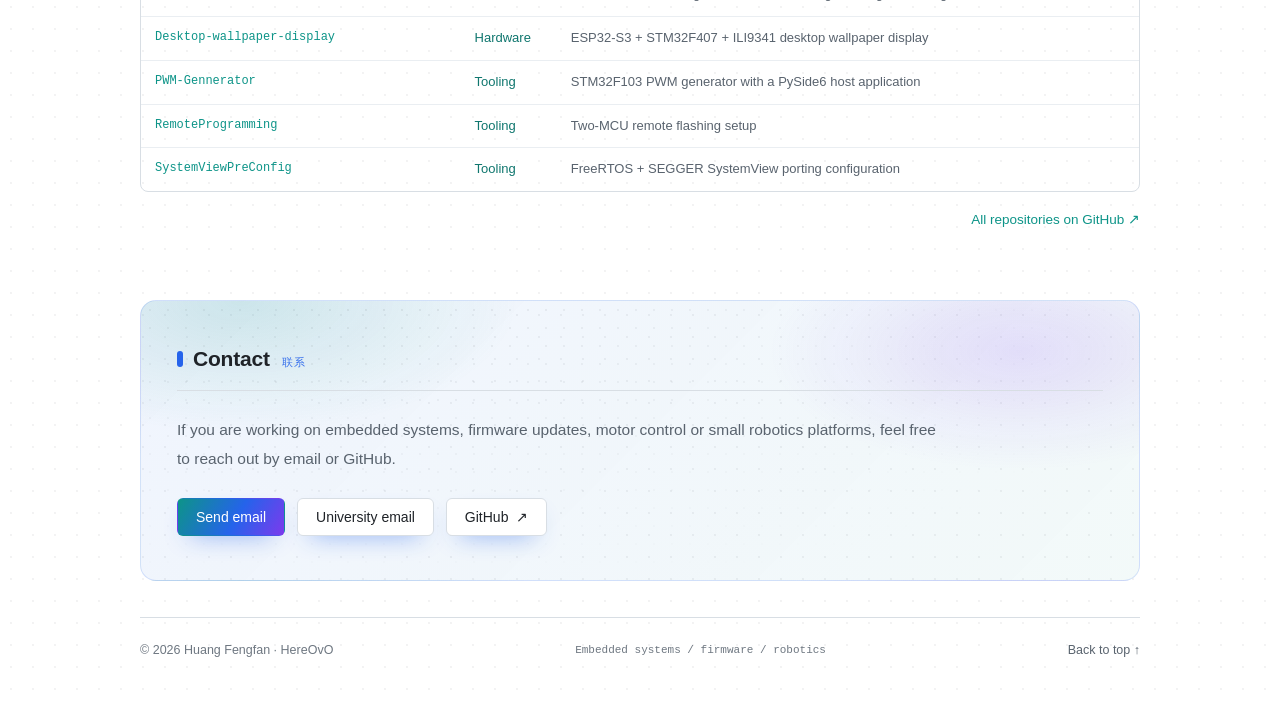
==== commit a3cc032b: "Remove two repositories from the project index" ====
--- a/en/index.html
+++ b/en/index.html
@@ -483,16 +483,6 @@
                 <td>Tooling</td>
                 <td>FreeRTOS + SEGGER SystemView porting configuration</td>
               </tr>
-              <tr>
-                <td><a href="https://github.com/HereOvO/26fwwb-code" target="_blank" rel="noreferrer">26fwwb-code</a></td>
-                <td>Contest</td>
-                <td>2026 Service Outsourcing Innovation &amp; Entrepreneurship Competition code</td>
-              </tr>
-              <tr>
-                <td><a href="https://github.com/HereOvO/IMX6ULL-Learn" target="_blank" rel="noreferrer">IMX6ULL-Learn</a></td>
-                <td>Learning</td>
-                <td>IMX6ULL embedded Linux study notes</td>
-              </tr>
             </tbody>
           </table>
         </div>
